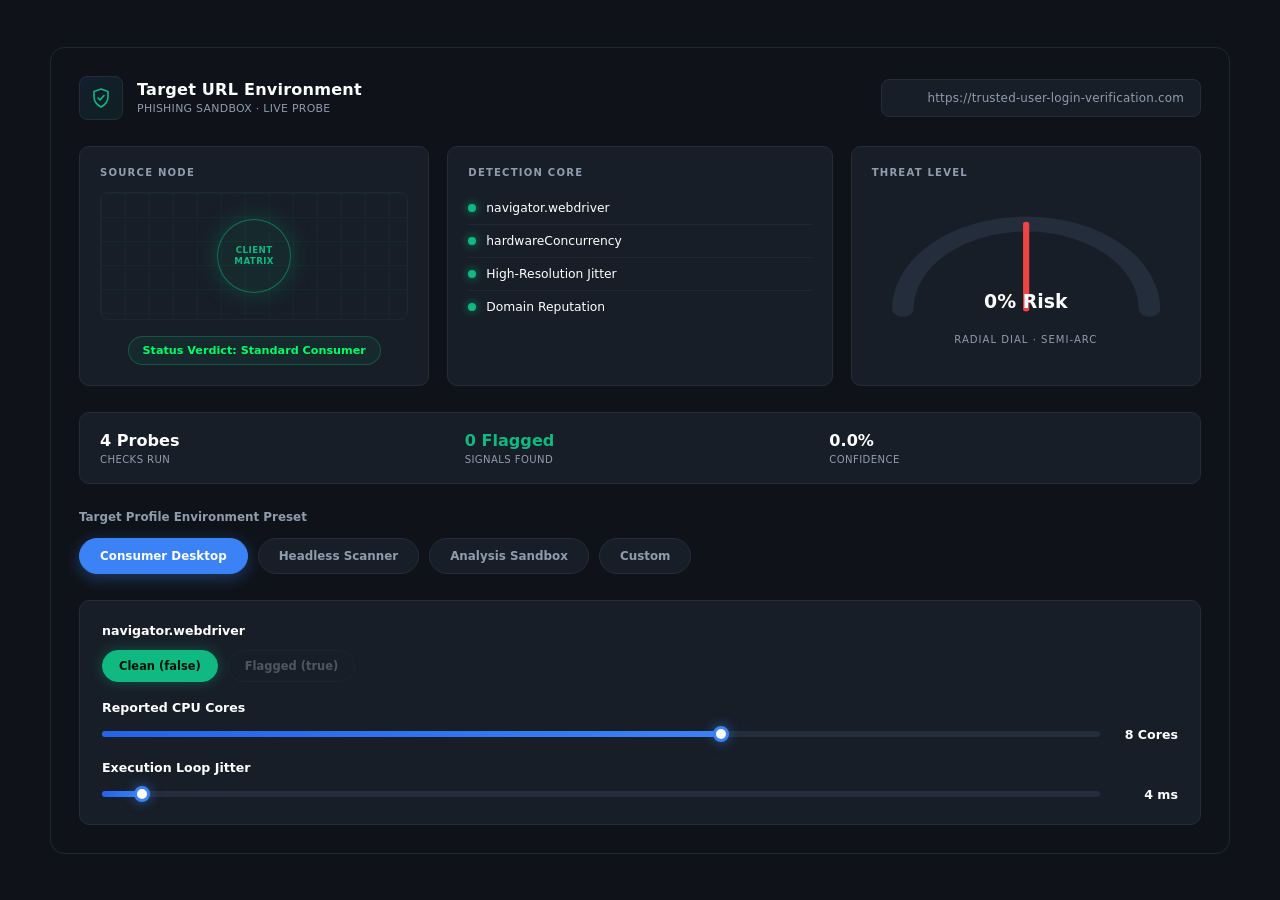
==== dashboard/index.html @ febe83ca "add AI auto-detection with visual brand similarity check" ====
<!DOCTYPE html>
<html lang="en">
<head>
<meta charset="UTF-8" />
<meta name="viewport" content="width=device-width, initial-scale=1.0" />
<title>Target URL Environment Sandbox Dashboard</title>
<style>
  /* ============================================================
     PhishGuard — Target URL Environment Sandbox Dashboard
     Premium dark-mode component. Clean flexbox/grid layout,
     rounded corners, neon status indicators. Embeddable in
     Flask (static) or React (copy markup + CSS).
     ============================================================ */

  :root {
    --bg: #0F1319;
    --panel: #171E28;
    --border: #232D3B;
    --border-soft: #1E2834;
    --text: #FFFFFF;
    --muted: #8F9CAE;
    --neon: #10B981;      /* safe / neon green */
    --neon-bright: #00FF66;
    --danger: #EF4444;    /* flagged risk */
    --blue: #3B82F6;      /* active preset / slider */
    --blue-glass: rgba(59, 130, 246, 0.10);
    --radius: 10px;
    --radius-sm: 8px;
    font-size: 14px;
  }

  * { box-sizing: border-box; margin: 0; padding: 0; }

  body {
    background: var(--bg);
    color: var(--text);
    font-family: 'Inter', system-ui, -apple-system, 'Segoe UI', Roboto, sans-serif;
    min-height: 100vh;
    display: flex;
    align-items: center;
    justify-content: center;
    padding: 24px;
  }

  .pg-dash {
    width: 100%;
    max-width: 1180px;
    background: var(--bg);
    border: 1px solid var(--border-soft);
    border-radius: 14px;
    padding: 28px;
    -webkit-font-smoothing: antialiased;
  }

  /* ---------- 1. Header Row ---------- */
  .pg-header {
    display: flex;
    align-items: center;
    justify-content: space-between;
    gap: 20px;
    flex-wrap: wrap;
    margin-bottom: 26px;
  }

  .pg-header-brand {
    display: flex;
    align-items: center;
    gap: 14px;
  }

  .pg-shield {
    width: 44px;
    height: 44px;
    border-radius: var(--radius-sm);
    background: linear-gradient(135deg, var(--blue-glass), rgba(16,185,129,.08));
    border: 1px solid var(--border);
    display: grid;
    place-items: center;
    color: var(--neon);
    flex-shrink: 0;
  }

  .pg-shield svg { width: 24px; height: 24px; }

  .pg-title {
    font-size: 1.15rem;
    font-weight: 700;
    letter-spacing: 0.2px;
    color: var(--text);
  }

  .pg-subtitle {
    font-size: 0.78rem;
    color: var(--muted);
    margin-top: 3px;
    letter-spacing: 0.3px;
    text-transform: uppercase;
  }

  .pg-url-field {
    font-family: inherit;
    font-size: 0.85rem;
    color: var(--muted);
    background: var(--panel);
    border: 1px solid var(--border);
    border-radius: var(--radius-sm);
    padding: 11px 16px;
    min-width: 320px;
    letter-spacing: 0.2px;
    outline: none;
    text-align: right;
  }
  .pg-url-field::placeholder { color: var(--muted); opacity: 0.9; }

  /* ---------- 2. Metrics Core Panel ---------- */
  .pg-core {
    display: grid;
    grid-template-columns: 1fr 1.1fr 1fr;
    gap: 18px;
  }

  .pg-box {
    background: var(--panel);
    border: 1px solid var(--border);
    border-radius: var(--radius);
    padding: 20px;
    min-height: 200px;
  }

  .pg-box-label {
    font-size: 0.72rem;
    font-weight: 600;
    letter-spacing: 1.2px;
    color: var(--muted);
    text-transform: uppercase;
    margin-bottom: 14px;
  }

  /* --- Box 1: Source Node (glow grid + Client Matrix) --- */
  .pg-matrix {
    position: relative;
    height: 128px;
    border-radius: var(--radius-sm);
    overflow: hidden;
    background-image:
      linear-gradient(rgba(16,185,129,.05) 1px, transparent 1px),
      linear-gradient(90deg, rgba(16,185,129,.05) 1px, transparent 1px);
    background-size: 24px 24px;
    border: 1px solid var(--border-soft);
    display: grid;
    place-items: center;
  }

  .pg-matrix-circle {
    width: 74px;
    height: 74px;
    border-radius: 50%;
    background: rgba(16,185,129,.08);
    border: 1px solid rgba(16,185,129,.5);
    display: grid;
    place-items: center;
    text-align: center;
    box-shadow: 0 0 24px rgba(16,185,129,.25);
  }
  .pg-matrix-circle span {
    font-size: 0.62rem;
    font-weight: 600;
    color: var(--neon);
    letter-spacing: 0.4px;
    line-height: 1.2;
  }

  .pg-status-badge {
    display: inline-block;
    margin-top: 16px;
    font-size: 0.8rem;
    font-weight: 600;
    color: var(--neon-bright);
    background: rgba(16,185,129,.08);
    border: 1px solid rgba(16,185,129,.3);
    padding: 7px 14px;
    border-radius: 999px;
  }

  /* --- Box 2: Detection Core probes --- */
  .pg-probes { list-style: none; }
  .pg-probes li {
    display: flex;
    align-items: center;
    gap: 10px;
    font-size: 0.88rem;
    color: var(--text);
    padding: 9px 0;
    border-bottom: 1px solid var(--border-soft);
    font-variant-numeric: tabular-nums;
  }
  .pg-probes li:last-child { border-bottom: none; }
  .pg-dot {
    width: 8px;
    height: 8px;
    border-radius: 50%;
    background: var(--neon);
    box-shadow: 0 0 8px rgba(16,185,129,.8);
    flex-shrink: 0;
  }

  /* --- Box 3: Threat Level (radial semi-arc gauge) --- */
  .pg-gauge-wrap { position: relative; height: 128px; }

  .pg-gauge svg { display: block; width: 100%; height: 128px; }

  .pg-gauge-center {
    position: absolute;
    left: 0;
    right: 0;
    bottom: 8px;
    text-align: center;
  }
  .pg-gauge-pct {
    font-size: 1.35rem;
    font-weight: 800;
    color: var(--text);
  }

  .pg-gauge-under {
    text-align: center;
    margin-top: 14px;
    font-size: 0.72rem;
    color: var(--muted);
    text-transform: uppercase;
    letter-spacing: 1px;
  }

  /* ---------- 3. Statistics Summary Row ---------- */
  .pg-stats {
    display: flex;
    justify-content: space-between;
    align-items: center;
    gap: 14px;
    margin: 26px 0;
    padding: 18px 20px;
    background: var(--panel);
    border: 1px solid var(--border);
    border-radius: var(--radius);
    flex-wrap: wrap;
  }
  .pg-stat { flex: 1; min-width: 120px; }
  .pg-stat-value {
    font-size: 1.15rem;
    font-weight: 700;
    color: var(--text);
  }
  .pg-stat-value.green { color: var(--neon); }
  .pg-stat-label {
    font-size: 0.72rem;
    color: var(--muted);
    margin-top: 4px;
    letter-spacing: 0.4px;
    text-transform: uppercase;
  }

  /* ---------- 4. Environment Profile Presets ---------- */
  .pg-presets { margin-bottom: 26px; }
  .pg-presets-title {
    font-size: 0.85rem;
    font-weight: 600;
    color: var(--muted);
    margin-bottom: 14px;
  }
  .pg-pills {
    display: flex;
    gap: 10px;
    flex-wrap: wrap;
  }
  .pg-pill {
    font-family: inherit;
    font-size: 0.85rem;
    font-weight: 600;
    color: var(--muted);
    background: var(--panel);
    border: 1px solid var(--border);
    border-radius: 999px;
    padding: 10px 20px;
    cursor: pointer;
    transition: all .18s ease;
  }
  .pg-pill:hover { border-color: var(--blue); color: var(--text); }
  .pg-pill.active {
    background: var(--blue);
    border-color: var(--blue);
    color: #FFFFFF;
    box-shadow: 0 4px 16px rgba(59,130,246,.35);
  }

  /* ---------- 5. Detailed Technical Probe Controls ---------- */
  .pg-tech {
    display: flex;
    flex-direction: column;
    gap: 18px;
    background: var(--panel);
    border: 1px solid var(--border);
    border-radius: var(--radius);
    padding: 22px;
  }
  .pg-tech-item { display: flex; flex-direction: column; gap: 12px; }
  .pg-tech-title { font-size: 0.9rem; font-weight: 600; color: var(--text); }

  .pg-toggle-row { display: flex; gap: 10px; }
  .pg-toggle {
    font-family: inherit;
    font-size: 0.82rem;
    font-weight: 600;
    padding: 8px 16px;
    border-radius: 999px;
    border: 1px solid var(--border);
    background: transparent;
    color: var(--muted);
    cursor: default;
  }
  .pg-toggle.on {
    background: var(--neon);
    border-color: var(--neon);
    color: #03130A;
    box-shadow: 0 0 14px rgba(16,185,129,.35);
  }
  .pg-toggle.off { opacity: 0.45; }

  /* Sliders */
  .pg-slider-row {
    display: flex;
    align-items: center;
    gap: 16px;
  }
  .pg-slider {
    position: relative;
    flex: 1;
    height: 6px;
    background: var(--border);
    border-radius: 999px;
  }
  .pg-slider-fill {
    position: absolute;
    left: 0;
    top: 0;
    bottom: 0;
    width: var(--fill, 65%);
    background: linear-gradient(90deg, #2563EB, var(--blue));
    border-radius: 999px;
  }
  .pg-slider-thumb {
    position: absolute;
    top: 50%;
    left: var(--fill, 65%);
    width: 16px;
    height: 16px;
    transform: translate(-50%, -50%);
    border-radius: 50%;
    background: #FFFFFF;
    border: 3px solid var(--blue);
    box-shadow: 0 0 12px rgba(59,130,246,.6);
  }
  .pg-slider-value {
    font-size: 0.9rem;
    font-weight: 700;
    color: var(--text);
    min-width: 62px;
    text-align: right;
    font-variant-numeric: tabular-nums;
  }

  /* responsive */
  @media (max-width: 900px) {
    .pg-core { grid-template-columns: 1fr; }
    .pg-header { flex-direction: column; align-items: flex-start; }
    .pg-url-field { width: 100%; min-width: 0; text-align: left; }
    .pg-stats { flex-direction: column; align-items: flex-start; }
    .pg-stat { width: 100%; }
  }
</style>
</head>
<body>
  <div class="pg-dash" id="pgDashboard">

    <!-- 1. Header Row -->
    <header class="pg-header">
      <div class="pg-header-brand">
        <div class="pg-shield" aria-hidden="true">
          <!-- shield icon -->
          <svg viewBox="0 0 24 24" fill="none" stroke="currentColor" stroke-width="1.6">
            <path d="M12 3l7 2.5v5.2c0 4.6-3 8.2-7 10.3-4-2.1-7-5.7-7-10.3V5.5L12 3z"/>
            <path d="M9 12l2 2 4-4.5" stroke-linecap="round" stroke-linejoin="round"/>
          </svg>
        </div>
        <div>
          <div class="pg-title">Target URL Environment</div>
          <div class="pg-subtitle">Phishing Sandbox · Live Probe</div>
        </div>
      </div>
      <input
        class="pg-url-field"
        type="text"
        readonly
        value="https://trusted-user-login-verification.com"
        spellcheck="false" />
    </header>

    <!-- 2. Metrics Core Panel -->
    <section class="pg-core">

      <!-- Box 1: Source Node -->
      <div class="pg-box">
        <div class="pg-box-label">Source Node</div>
        <div class="pg-matrix">
          <div class="pg-matrix-circle"><span>CLIENT<br/>MATRIX</span></div>
        </div>
        <div style="text-align:center;">
          <span class="pg-status-badge">Status Verdict: Standard Consumer</span>
        </div>
      </div>

      <!-- Box 2: Detection Core -->
      <div class="pg-box">
        <div class="pg-box-label">Detection Core</div>
        <ul class="pg-probes">
          <li><span class="pg-dot"></span>navigator.webdriver</li>
          <li><span class="pg-dot"></span>hardwareConcurrency</li>
          <li><span class="pg-dot"></span>High-Resolution Jitter</li>
          <li><span class="pg-dot"></span>Domain Reputation</li>
        </ul>
      </div>

      <!-- Box 3: Threat Level (radial semi-arc gauge) -->
      <div class="pg-box">
        <div class="pg-box-label">Threat Level</div>
        <div class="pg-gauge-wrap">
          <div class="pg-gauge">
            <svg viewBox="0 0 200 120" preserveAspectRatio="none">
              <!-- track arc -->
              <path d="M 20 110 A 80 80 0 0 1 180 110"
                    fill="none" stroke="#232D3B" stroke-width="14" stroke-linecap="round"/>
              <!-- value arc: 0% risk -> tiny green arc going up-left to the 0 mark -->
              <path id="pgArc" d="M 20 110 A 80 80 0 0 1 100 110"
                    fill="none" stroke="#10B981" stroke-width="14" stroke-linecap="round"
                    stroke-dasharray="251 251" stroke-dashoffset="251"/>
              <!-- pointer resting at bottom-left (0%) -->
              <line id="pgNeedle" x1="20" y1="110" x2="26" y2="80"
                    stroke="#EF4444" stroke-width="4" stroke-linecap="round"/>
            </svg>
          </div>
          <div class="pg-gauge-center pg-gauge-pct" id="pgGaugePct">0% Risk</div>
        </div>
        <div class="pg-gauge-under">Radial Dial · Semi-Arc</div>
      </div>
    </section>

    <!-- 3. Statistics Summary Row -->
    <section class="pg-stats">
      <div class="pg-stat">
        <div class="pg-stat-value" id="pgChecks">4 Probes</div>
        <div class="pg-stat-label">Checks Run</div>
      </div>
      <div class="pg-stat">
        <div class="pg-stat-value green" id="pgSignals">0 Flagged</div>
        <div class="pg-stat-label">Signals Found</div>
      </div>
      <div class="pg-stat">
        <div class="pg-stat-value" id="pgConfidence">0.0%</div>
        <div class="pg-stat-label">Confidence</div>
      </div>
    </section>

    <!-- 4. Environment Profile Presets -->
    <section class="pg-presets">
      <div class="pg-presets-title">Target Profile Environment Preset</div>
      <div class="pg-pills" id="pgPills">
        <button class="pg-pill active" data-preset="consumer">Consumer Desktop</button>
        <button class="pg-pill" data-preset="headless">Headless Scanner</button>
        <button class="pg-pill" data-preset="sandbox">Analysis Sandbox</button>
        <button class="pg-pill" data-preset="custom">Custom</button>
      </div>
    </section>

    <!-- 5. Detailed Technical Probe Controls -->
    <section class="pg-tech">
      <div class="pg-tech-item">
        <div class="pg-tech-title">navigator.webdriver</div>
        <div class="pg-toggle-row">
          <span class="pg-toggle on" id="tgClean">Clean (false)</span>
          <span class="pg-toggle off" id="tgFlagged">Flagged (true)</span>
        </div>
      </div>

      <div class="pg-tech-item">
        <div class="pg-tech-title">Reported CPU Cores</div>
        <div class="pg-slider-row">
          <div class="pg-slider">
            <div class="pg-slider-fill" style="--fill: 62%;"></div>
            <div class="pg-slider-thumb" style="--fill: 62%;"></div>
          </div>
          <div class="pg-slider-value" id="coresVal">8 Cores</div>
        </div>
      </div>

      <div class="pg-tech-item">
        <div class="pg-tech-title">Execution Loop Jitter</div>
        <div class="pg-slider-row">
          <div class="pg-slider">
            <div class="pg-slider-fill" style="--fill: 4%;"></div>
            <div class="pg-slider-thumb" style="--fill: 4%;"></div>
          </div>
          <div class="pg-slider-value" id="jitterVal">4 ms</div>
        </div>
      </div>
    </section>
  </div>

  <script>
    // ============================================================
    // PhishGuard — Dashboard controller (optional interactivity)
    // Exposes PG_DASH for integration with Flask/React.
    // ============================================================
    (function () {
      "use strict";

      var presets = {
        consumer: { checks: 4, signals: 0, conf: 0.0, cores: 8, jitter: 4, needle: 0 },
        headless: { checks: 4, signals: 3, conf: 0.64, cores: 16, jitter: 9, needle: 52 },
        sandbox:  { checks: 4, signals: 4, conf: 0.90, cores: 8,  jitter: 14, needle: 86 },
        custom:   { checks: 4, signals: 0, conf: 0.0, cores: 8,  jitter: 4, needle: 0 }
      };

      var activePreset = "consumer";

      function setStats(signals, conf, checks) {
        var sign = document.getElementById("pgSignals");
        var cnf = document.getElementById("pgConfidence");
        var chk = document.getElementById("pgChecks");
        if (sign) {
          sign.textContent = signals + " Flagged";
          sign.style.color = signals > 0 ? "#EF4444" : "#10B981";
        }
        if (cnf) cnf.textContent = (conf * 100).toFixed(1) + "%";
        if (chk) chk.textContent = checks + " Probes";

        var pct = document.getElementById("pgGaugePct");
        if (pct) pct.textContent = Math.round(conf * 100) + "% Risk";
      }

      function setNeedle(pct) {
        // pct = 0..100 ; map to arc angle from bottom-left (0%) to bottom-right (100%)
        // 0% -> left endpoint (20,110), 100% -> right endpoint (180,110).
        var angle = -90 + (pct / 100) * 180; // degrees, CCW from up
        var r = 80, cx = 100, cy = 110;
        var a = angle * Math.PI / 180;
        var x2 = cx + r * Math.cos(a);
        var y2 = cy + r * Math.sin(a);
        var needle = document.getElementById("pgNeedle");
        if (needle) {
          needle.setAttribute("x1", cx);
          needle.setAttribute("y1", cy);
          needle.setAttribute("x2", x2.toFixed(2));
          needle.setAttribute("y2", y2.toFixed(2));
        }
      }

      function applyPreset(name) {
        var p = presets[name] || presets.consumer;
        setStats(p.signals, p.conf, p.checks);
        setNeedle(p.needle);

        var cores = document.getElementById("coresVal");
        if (cores) cores.textContent = p.cores + " Cores";
        var jitter = document.getElementById("jitterVal");
        if (jitter) jitter.textContent = p.jitter + " ms";

        document.querySelectorAll(".pg-pill").forEach(function (b) {
          b.classList.toggle("active", b.getAttribute("data-preset") === name);
        });
      }

      var pillBag = document.getElementById("pgPills");
      if (pillBag) {
        pillBag.addEventListener("click", function (e) {
          var btn = e.target.closest(".pg-pill");
          if (!btn) return;
          applyPreset(btn.getAttribute("data-preset"));
        });
      }

      // initial render
      applyPreset(activePreset);

      // Public API for external frameworks
      window.PG_DASH = {
        applyPreset: applyPreset,
        setStats: setStats,
        setNeedle: setNeedle
      };
    })();
  </script>
</body>
</html>
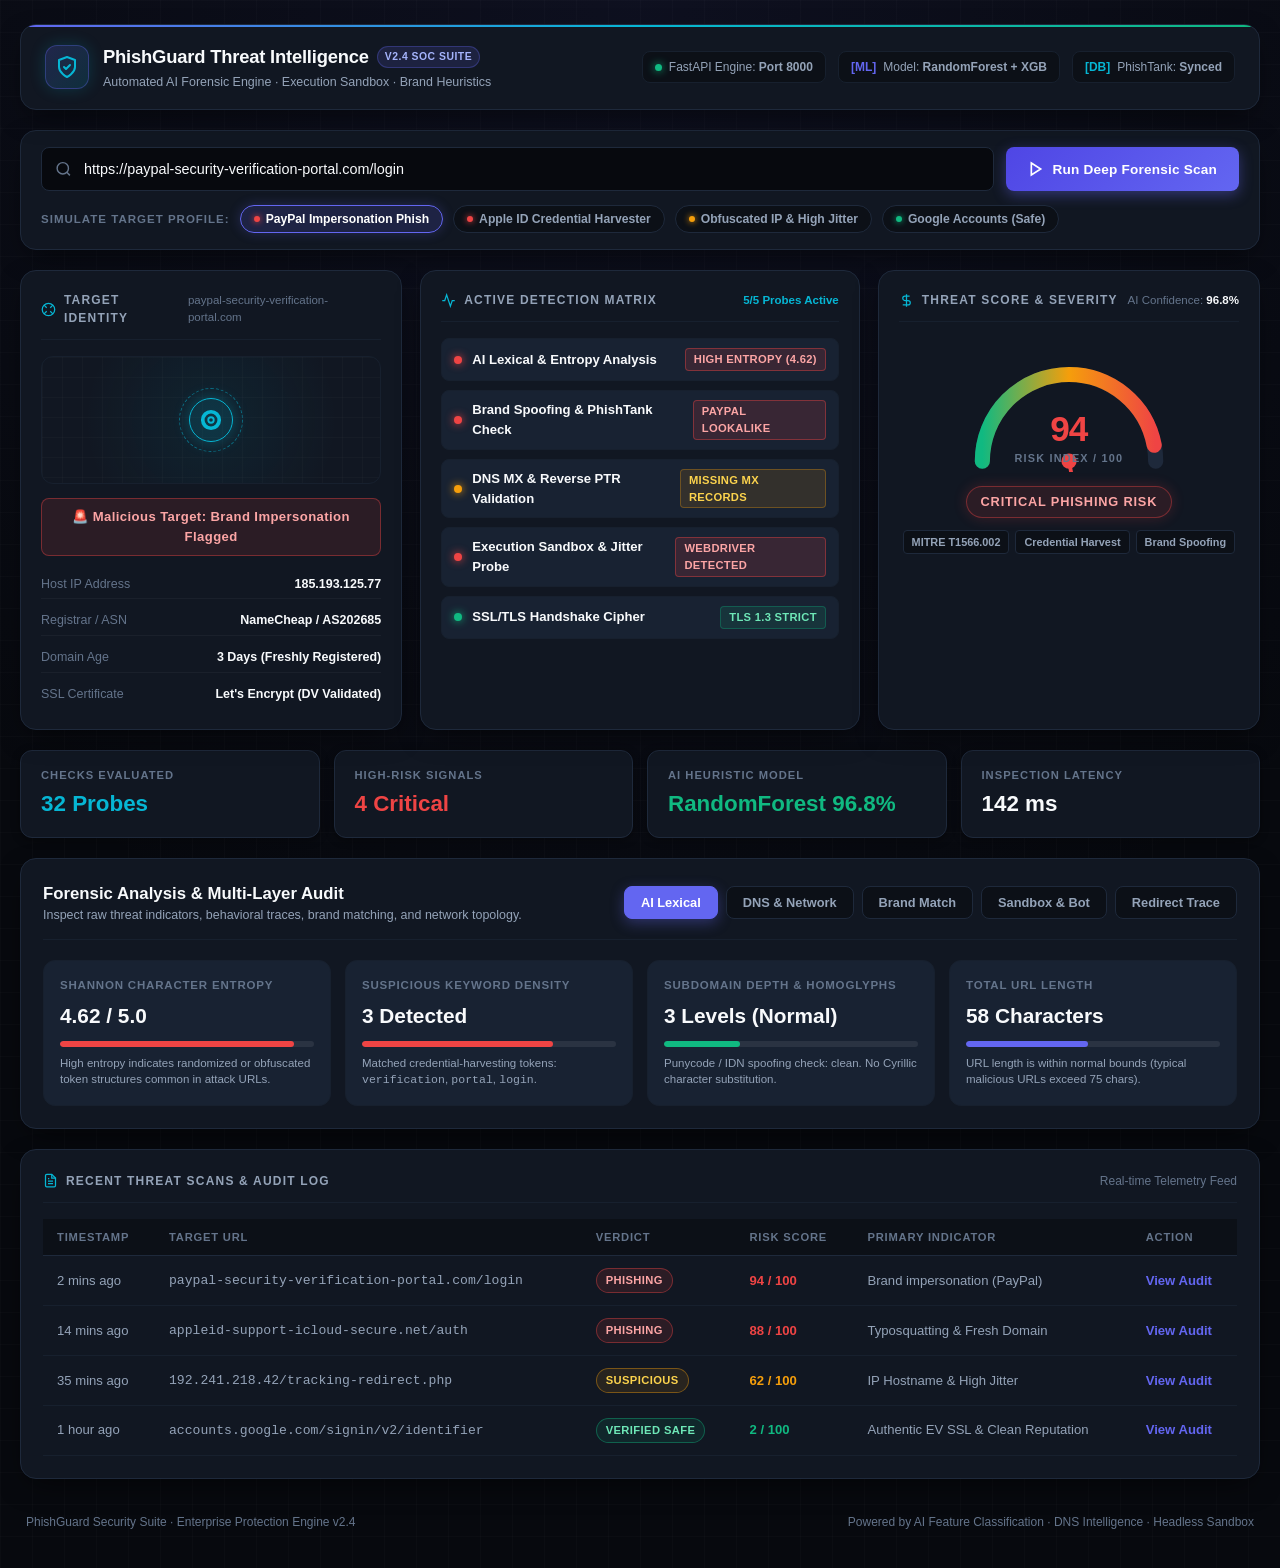
==== commit 8eaf3d23: "Update project" ====
--- a/dashboard/index.html
+++ b/dashboard/index.html
@@ -1,600 +1,2037 @@
 <!DOCTYPE html>
 <html lang="en">
 <head>
-<meta charset="UTF-8" />
-<meta name="viewport" content="width=device-width, initial-scale=1.0" />
-<title>Target URL Environment Sandbox Dashboard</title>
-<style>
-  /* ============================================================
-     PhishGuard — Target URL Environment Sandbox Dashboard
-     Premium dark-mode component. Clean flexbox/grid layout,
-     rounded corners, neon status indicators. Embeddable in
-     Flask (static) or React (copy markup + CSS).
-     ============================================================ */
-
-  :root {
-    --bg: #0F1319;
-    --panel: #171E28;
-    --border: #232D3B;
-    --border-soft: #1E2834;
-    --text: #FFFFFF;
-    --muted: #8F9CAE;
-    --neon: #10B981;      /* safe / neon green */
-    --neon-bright: #00FF66;
-    --danger: #EF4444;    /* flagged risk */
-    --blue: #3B82F6;      /* active preset / slider */
-    --blue-glass: rgba(59, 130, 246, 0.10);
-    --radius: 10px;
-    --radius-sm: 8px;
-    font-size: 14px;
-  }
-
-  * { box-sizing: border-box; margin: 0; padding: 0; }
-
-  body {
-    background: var(--bg);
-    color: var(--text);
-    font-family: 'Inter', system-ui, -apple-system, 'Segoe UI', Roboto, sans-serif;
-    min-height: 100vh;
-    display: flex;
-    align-items: center;
-    justify-content: center;
-    padding: 24px;
-  }
-
-  .pg-dash {
-    width: 100%;
-    max-width: 1180px;
-    background: var(--bg);
-    border: 1px solid var(--border-soft);
-    border-radius: 14px;
-    padding: 28px;
-    -webkit-font-smoothing: antialiased;
-  }
-
-  /* ---------- 1. Header Row ---------- */
-  .pg-header {
-    display: flex;
-    align-items: center;
-    justify-content: space-between;
-    gap: 20px;
-    flex-wrap: wrap;
-    margin-bottom: 26px;
-  }
-
-  .pg-header-brand {
-    display: flex;
-    align-items: center;
-    gap: 14px;
-  }
-
-  .pg-shield {
-    width: 44px;
-    height: 44px;
-    border-radius: var(--radius-sm);
-    background: linear-gradient(135deg, var(--blue-glass), rgba(16,185,129,.08));
-    border: 1px solid var(--border);
-    display: grid;
-    place-items: center;
-    color: var(--neon);
-    flex-shrink: 0;
-  }
-
-  .pg-shield svg { width: 24px; height: 24px; }
-
-  .pg-title {
-    font-size: 1.15rem;
-    font-weight: 700;
-    letter-spacing: 0.2px;
-    color: var(--text);
-  }
-
-  .pg-subtitle {
-    font-size: 0.78rem;
-    color: var(--muted);
-    margin-top: 3px;
-    letter-spacing: 0.3px;
-    text-transform: uppercase;
-  }
-
-  .pg-url-field {
-    font-family: inherit;
-    font-size: 0.85rem;
-    color: var(--muted);
-    background: var(--panel);
-    border: 1px solid var(--border);
-    border-radius: var(--radius-sm);
-    padding: 11px 16px;
-    min-width: 320px;
-    letter-spacing: 0.2px;
-    outline: none;
-    text-align: right;
-  }
-  .pg-url-field::placeholder { color: var(--muted); opacity: 0.9; }
-
-  /* ---------- 2. Metrics Core Panel ---------- */
-  .pg-core {
-    display: grid;
-    grid-template-columns: 1fr 1.1fr 1fr;
-    gap: 18px;
-  }
-
-  .pg-box {
-    background: var(--panel);
-    border: 1px solid var(--border);
-    border-radius: var(--radius);
-    padding: 20px;
-    min-height: 200px;
-  }
-
-  .pg-box-label {
-    font-size: 0.72rem;
-    font-weight: 600;
-    letter-spacing: 1.2px;
-    color: var(--muted);
-    text-transform: uppercase;
-    margin-bottom: 14px;
-  }
-
-  /* --- Box 1: Source Node (glow grid + Client Matrix) --- */
-  .pg-matrix {
-    position: relative;
-    height: 128px;
-    border-radius: var(--radius-sm);
-    overflow: hidden;
-    background-image:
-      linear-gradient(rgba(16,185,129,.05) 1px, transparent 1px),
-      linear-gradient(90deg, rgba(16,185,129,.05) 1px, transparent 1px);
-    background-size: 24px 24px;
-    border: 1px solid var(--border-soft);
-    display: grid;
-    place-items: center;
-  }
-
-  .pg-matrix-circle {
-    width: 74px;
-    height: 74px;
-    border-radius: 50%;
-    background: rgba(16,185,129,.08);
-    border: 1px solid rgba(16,185,129,.5);
-    display: grid;
-    place-items: center;
-    text-align: center;
-    box-shadow: 0 0 24px rgba(16,185,129,.25);
-  }
-  .pg-matrix-circle span {
-    font-size: 0.62rem;
-    font-weight: 600;
-    color: var(--neon);
-    letter-spacing: 0.4px;
-    line-height: 1.2;
-  }
-
-  .pg-status-badge {
-    display: inline-block;
-    margin-top: 16px;
-    font-size: 0.8rem;
-    font-weight: 600;
-    color: var(--neon-bright);
-    background: rgba(16,185,129,.08);
-    border: 1px solid rgba(16,185,129,.3);
-    padding: 7px 14px;
-    border-radius: 999px;
-  }
-
-  /* --- Box 2: Detection Core probes --- */
-  .pg-probes { list-style: none; }
-  .pg-probes li {
-    display: flex;
-    align-items: center;
-    gap: 10px;
-    font-size: 0.88rem;
-    color: var(--text);
-    padding: 9px 0;
-    border-bottom: 1px solid var(--border-soft);
-    font-variant-numeric: tabular-nums;
-  }
-  .pg-probes li:last-child { border-bottom: none; }
-  .pg-dot {
-    width: 8px;
-    height: 8px;
-    border-radius: 50%;
-    background: var(--neon);
-    box-shadow: 0 0 8px rgba(16,185,129,.8);
-    flex-shrink: 0;
-  }
-
-  /* --- Box 3: Threat Level (radial semi-arc gauge) --- */
-  .pg-gauge-wrap { position: relative; height: 128px; }
-
-  .pg-gauge svg { display: block; width: 100%; height: 128px; }
-
-  .pg-gauge-center {
-    position: absolute;
-    left: 0;
-    right: 0;
-    bottom: 8px;
-    text-align: center;
-  }
-  .pg-gauge-pct {
-    font-size: 1.35rem;
-    font-weight: 800;
-    color: var(--text);
-  }
-
-  .pg-gauge-under {
-    text-align: center;
-    margin-top: 14px;
-    font-size: 0.72rem;
-    color: var(--muted);
-    text-transform: uppercase;
-    letter-spacing: 1px;
-  }
-
-  /* ---------- 3. Statistics Summary Row ---------- */
-  .pg-stats {
-    display: flex;
-    justify-content: space-between;
-    align-items: center;
-    gap: 14px;
-    margin: 26px 0;
-    padding: 18px 20px;
-    background: var(--panel);
-    border: 1px solid var(--border);
-    border-radius: var(--radius);
-    flex-wrap: wrap;
-  }
-  .pg-stat { flex: 1; min-width: 120px; }
-  .pg-stat-value {
-    font-size: 1.15rem;
-    font-weight: 700;
-    color: var(--text);
-  }
-  .pg-stat-value.green { color: var(--neon); }
-  .pg-stat-label {
-    font-size: 0.72rem;
-    color: var(--muted);
-    margin-top: 4px;
-    letter-spacing: 0.4px;
-    text-transform: uppercase;
-  }
-
-  /* ---------- 4. Environment Profile Presets ---------- */
-  .pg-presets { margin-bottom: 26px; }
-  .pg-presets-title {
-    font-size: 0.85rem;
-    font-weight: 600;
-    color: var(--muted);
-    margin-bottom: 14px;
-  }
-  .pg-pills {
-    display: flex;
-    gap: 10px;
-    flex-wrap: wrap;
-  }
-  .pg-pill {
-    font-family: inherit;
-    font-size: 0.85rem;
-    font-weight: 600;
-    color: var(--muted);
-    background: var(--panel);
-    border: 1px solid var(--border);
-    border-radius: 999px;
-    padding: 10px 20px;
-    cursor: pointer;
-    transition: all .18s ease;
-  }
-  .pg-pill:hover { border-color: var(--blue); color: var(--text); }
-  .pg-pill.active {
-    background: var(--blue);
-    border-color: var(--blue);
-    color: #FFFFFF;
-    box-shadow: 0 4px 16px rgba(59,130,246,.35);
-  }
-
-  /* ---------- 5. Detailed Technical Probe Controls ---------- */
-  .pg-tech {
-    display: flex;
-    flex-direction: column;
-    gap: 18px;
-    background: var(--panel);
-    border: 1px solid var(--border);
-    border-radius: var(--radius);
-    padding: 22px;
-  }
-  .pg-tech-item { display: flex; flex-direction: column; gap: 12px; }
-  .pg-tech-title { font-size: 0.9rem; font-weight: 600; color: var(--text); }
-
-  .pg-toggle-row { display: flex; gap: 10px; }
-  .pg-toggle {
-    font-family: inherit;
-    font-size: 0.82rem;
-    font-weight: 600;
-    padding: 8px 16px;
-    border-radius: 999px;
-    border: 1px solid var(--border);
-    background: transparent;
-    color: var(--muted);
-    cursor: default;
-  }
-  .pg-toggle.on {
-    background: var(--neon);
-    border-color: var(--neon);
-    color: #03130A;
-    box-shadow: 0 0 14px rgba(16,185,129,.35);
-  }
-  .pg-toggle.off { opacity: 0.45; }
-
-  /* Sliders */
-  .pg-slider-row {
-    display: flex;
-    align-items: center;
-    gap: 16px;
-  }
-  .pg-slider {
-    position: relative;
-    flex: 1;
-    height: 6px;
-    background: var(--border);
-    border-radius: 999px;
-  }
-  .pg-slider-fill {
-    position: absolute;
-    left: 0;
-    top: 0;
-    bottom: 0;
-    width: var(--fill, 65%);
-    background: linear-gradient(90deg, #2563EB, var(--blue));
-    border-radius: 999px;
-  }
-  .pg-slider-thumb {
-    position: absolute;
-    top: 50%;
-    left: var(--fill, 65%);
-    width: 16px;
-    height: 16px;
-    transform: translate(-50%, -50%);
-    border-radius: 50%;
-    background: #FFFFFF;
-    border: 3px solid var(--blue);
-    box-shadow: 0 0 12px rgba(59,130,246,.6);
-  }
-  .pg-slider-value {
-    font-size: 0.9rem;
-    font-weight: 700;
-    color: var(--text);
-    min-width: 62px;
-    text-align: right;
-    font-variant-numeric: tabular-nums;
-  }
-
-  /* responsive */
-  @media (max-width: 900px) {
-    .pg-core { grid-template-columns: 1fr; }
-    .pg-header { flex-direction: column; align-items: flex-start; }
-    .pg-url-field { width: 100%; min-width: 0; text-align: left; }
-    .pg-stats { flex-direction: column; align-items: flex-start; }
-    .pg-stat { width: 100%; }
-  }
-</style>
+  <meta charset="UTF-8" />
+  <meta name="viewport" content="width=device-width, initial-scale=1.0" />
+  <title>PhishGuard — Threat Intelligence & Sandbox Dashboard</title>
+  <style>
+    /* ============================================================
+       PhishGuard — Enterprise Threat Intelligence & Sandbox Dashboard
+       Design System: Obsidian Cyber HUD
+       Modern cybersecurity SOC aesthetic with high contrast dark mode,
+       glassmorphic card surfaces, luminous telemetry accents, and
+       responsive grid layouts.
+       ============================================================ */
+
+    :root {
+      --bg: #07090E;
+      --bg-alt: #0C1017;
+      --panel: #111722;
+      --panel-hover: #161F2E;
+      --panel-raised: #182232;
+      --border: #1E293B;
+      --border-subtle: #17202E;
+      --border-glow: rgba(99, 102, 241, 0.25);
+      
+      --text: #F8FAFC;
+      --text-muted: #94A3B8;
+      --text-sub: #64748B;
+      
+      --emerald: #10B981;
+      --emerald-glow: rgba(16, 185, 129, 0.25);
+      --emerald-subtle: rgba(16, 185, 129, 0.1);
+      
+      --crimson: #EF4444;
+      --crimson-glow: rgba(239, 68, 68, 0.3);
+      --crimson-subtle: rgba(239, 68, 68, 0.12);
+      
+      --amber: #F59E0B;
+      --amber-glow: rgba(245, 158, 11, 0.25);
+      --amber-subtle: rgba(245, 158, 11, 0.1);
+      
+      --cyan: #06B6D4;
+      --cyan-glow: rgba(6, 182, 212, 0.25);
+      --indigo: #6366F1;
+      --indigo-glow: rgba(99, 102, 241, 0.25);
+      --blue: #3B82F6;
+
+      --radius-sm: 8px;
+      --radius: 12px;
+      --radius-lg: 16px;
+      --shadow-sm: 0 2px 8px rgba(0, 0, 0, 0.4);
+      --shadow: 0 10px 30px -10px rgba(0, 0, 0, 0.7);
+      --shadow-glow: 0 0 25px rgba(99, 102, 241, 0.15);
+    }
+
+    * {
+      box-sizing: border-box;
+      margin: 0;
+      padding: 0;
+    }
+
+    body {
+      background-color: var(--bg);
+      background-image: 
+        radial-gradient(circle at 50% 0%, rgba(99, 102, 241, 0.08) 0%, transparent 60%),
+        linear-gradient(rgba(255, 255, 255, 0.015) 1px, transparent 1px),
+        linear-gradient(90deg, rgba(255, 255, 255, 0.015) 1px, transparent 1px);
+      background-size: 100% 100%, 32px 32px, 32px 32px;
+      color: var(--text);
+      font-family: -apple-system, BlinkMacSystemFont, 'Inter', 'Segoe UI', Roboto, sans-serif;
+      font-size: 13px;
+      line-height: 1.5;
+      min-height: 100vh;
+      display: flex;
+      flex-direction: column;
+      align-items: center;
+      padding: 24px 16px;
+      -webkit-font-smoothing: antialiased;
+    }
+
+    /* Container */
+    .soc-wrapper {
+      width: 100%;
+      max-width: 1240px;
+      display: flex;
+      flex-direction: column;
+      gap: 20px;
+    }
+
+    /* Top Command Header */
+    .soc-header {
+      background: var(--panel);
+      border: 1px solid var(--border);
+      border-radius: var(--radius-lg);
+      padding: 18px 24px;
+      display: flex;
+      align-items: center;
+      justify-content: space-between;
+      flex-wrap: wrap;
+      gap: 16px;
+      box-shadow: var(--shadow);
+      position: relative;
+      overflow: hidden;
+    }
+
+    .soc-header::before {
+      content: '';
+      position: absolute;
+      top: 0;
+      left: 0;
+      right: 0;
+      height: 2px;
+      background: linear-gradient(90deg, var(--indigo), var(--cyan), var(--emerald));
+    }
+
+    .soc-brand {
+      display: flex;
+      align-items: center;
+      gap: 14px;
+    }
+
+    .soc-logo {
+      width: 44px;
+      height: 44px;
+      border-radius: var(--radius);
+      background: linear-gradient(135deg, rgba(99, 102, 241, 0.2), rgba(6, 182, 212, 0.15));
+      border: 1px solid rgba(99, 102, 241, 0.35);
+      display: grid;
+      place-items: center;
+      color: var(--cyan);
+      box-shadow: 0 0 16px rgba(6, 182, 212, 0.2);
+    }
+
+    .soc-logo svg {
+      width: 24px;
+      height: 24px;
+    }
+
+    .soc-brand-title {
+      font-size: 1.15rem;
+      font-weight: 800;
+      letter-spacing: -0.2px;
+      color: var(--text);
+      display: flex;
+      align-items: center;
+      gap: 8px;
+    }
+
+    .soc-badge-version {
+      font-size: 0.65rem;
+      font-weight: 700;
+      letter-spacing: 0.5px;
+      text-transform: uppercase;
+      padding: 2px 7px;
+      border-radius: 999px;
+      background: rgba(99, 102, 241, 0.15);
+      color: #A5B4FC;
+      border: 1px solid rgba(99, 102, 241, 0.3);
+    }
+
+    .soc-brand-subtitle {
+      font-size: 0.78rem;
+      color: var(--text-muted);
+      margin-top: 2px;
+    }
+
+    /* Telemetry Pill Group */
+    .soc-telemetry {
+      display: flex;
+      align-items: center;
+      gap: 12px;
+      flex-wrap: wrap;
+    }
+
+    .telemetry-node {
+      display: flex;
+      align-items: center;
+      gap: 7px;
+      padding: 6px 12px;
+      background: var(--bg-alt);
+      border: 1px solid var(--border-subtle);
+      border-radius: var(--radius-sm);
+      font-size: 0.75rem;
+      color: var(--text-muted);
+      font-weight: 500;
+    }
+
+    .telemetry-node .pulse-dot {
+      width: 7px;
+      height: 7px;
+      border-radius: 50%;
+      background: var(--emerald);
+      box-shadow: 0 0 8px var(--emerald);
+      animation: pulse 2s infinite ease-in-out;
+    }
+
+    @keyframes pulse {
+      0%, 100% { opacity: 1; transform: scale(1); }
+      50% { opacity: 0.4; transform: scale(0.85); }
+    }
+
+    /* Control & Search Bar */
+    .soc-target-bar {
+      background: var(--panel);
+      border: 1px solid var(--border);
+      border-radius: var(--radius-lg);
+      padding: 16px 20px;
+      box-shadow: var(--shadow);
+      display: flex;
+      flex-direction: column;
+      gap: 14px;
+    }
+
+    .target-input-row {
+      display: flex;
+      gap: 12px;
+      align-items: center;
+      flex-wrap: wrap;
+    }
+
+    .target-input-wrap {
+      flex: 1;
+      min-width: 280px;
+      position: relative;
+    }
+
+    .target-input-wrap svg {
+      position: absolute;
+      left: 14px;
+      top: 50%;
+      transform: translateY(-50%);
+      width: 17px;
+      height: 17px;
+      color: var(--text-sub);
+    }
+
+    .target-input {
+      width: 100%;
+      height: 44px;
+      padding: 0 16px 0 42px;
+      background: var(--bg);
+      border: 1px solid var(--border);
+      border-radius: var(--radius-sm);
+      color: var(--text);
+      font-family: inherit;
+      font-size: 0.9rem;
+      outline: none;
+      transition: all 0.2s ease;
+    }
+
+    .target-input:focus {
+      border-color: var(--indigo);
+      box-shadow: 0 0 0 3px rgba(99, 102, 241, 0.25);
+    }
+
+    .btn-action {
+      height: 44px;
+      padding: 0 22px;
+      border-radius: var(--radius-sm);
+      border: none;
+      font-family: inherit;
+      font-size: 0.85rem;
+      font-weight: 700;
+      letter-spacing: 0.2px;
+      cursor: pointer;
+      display: inline-flex;
+      align-items: center;
+      gap: 8px;
+      transition: all 0.18s ease;
+      user-select: none;
+      white-space: nowrap;
+    }
+
+    .btn-primary {
+      background: linear-gradient(135deg, #4F46E5, #6366F1);
+      color: #FFFFFF;
+      box-shadow: 0 4px 14px rgba(99, 102, 241, 0.4);
+    }
+
+    .btn-primary:hover {
+      filter: brightness(1.1);
+      transform: translateY(-1px);
+    }
+
+    .btn-primary:active {
+      transform: translateY(0);
+    }
+
+    /* Attack Presets */
+    .presets-row {
+      display: flex;
+      align-items: center;
+      gap: 10px;
+      flex-wrap: wrap;
+    }
+
+    .presets-label {
+      font-size: 0.72rem;
+      font-weight: 700;
+      text-transform: uppercase;
+      letter-spacing: 1px;
+      color: var(--text-sub);
+    }
+
+    .preset-pill {
+      background: var(--bg-alt);
+      border: 1px solid var(--border);
+      color: var(--text-muted);
+      padding: 6px 13px;
+      border-radius: 999px;
+      font-size: 0.76rem;
+      font-weight: 600;
+      cursor: pointer;
+      display: inline-flex;
+      align-items: center;
+      gap: 6px;
+      transition: all 0.15s ease;
+    }
+
+    .preset-pill:hover {
+      border-color: var(--indigo);
+      color: var(--text);
+      background: var(--panel-hover);
+    }
+
+    .preset-pill.active {
+      background: rgba(99, 102, 241, 0.16);
+      border-color: var(--indigo);
+      color: #FFFFFF;
+      box-shadow: 0 0 12px rgba(99, 102, 241, 0.25);
+    }
+
+    .preset-pill .pill-dot {
+      width: 6px;
+      height: 6px;
+      border-radius: 50%;
+    }
+
+    .pill-dot.danger { background: var(--crimson); box-shadow: 0 0 6px var(--crimson); }
+    .pill-dot.warn   { background: var(--amber); box-shadow: 0 0 6px var(--amber); }
+    .pill-dot.safe   { background: var(--emerald); box-shadow: 0 0 6px var(--emerald); }
+
+    /* Core Tri-Panel Layout */
+    .soc-core-grid {
+      display: grid;
+      grid-template-columns: 1fr 1.15fr 1fr;
+      gap: 18px;
+    }
+
+    .soc-card {
+      background: var(--panel);
+      border: 1px solid var(--border);
+      border-radius: var(--radius-lg);
+      padding: 20px;
+      display: flex;
+      flex-direction: column;
+      box-shadow: var(--shadow);
+      position: relative;
+      overflow: hidden;
+    }
+
+    .soc-card-header {
+      display: flex;
+      align-items: center;
+      justify-content: space-between;
+      margin-bottom: 16px;
+      padding-bottom: 12px;
+      border-bottom: 1px solid var(--border-subtle);
+    }
+
+    .soc-card-title {
+      font-size: 0.75rem;
+      font-weight: 700;
+      text-transform: uppercase;
+      letter-spacing: 1.2px;
+      color: var(--text-muted);
+      display: flex;
+      align-items: center;
+      gap: 8px;
+    }
+
+    .soc-card-title svg {
+      width: 15px;
+      height: 15px;
+      color: var(--cyan);
+    }
+
+    /* Card 1: Target Node & Identity */
+    .node-radar-wrap {
+      height: 128px;
+      border-radius: var(--radius);
+      background: radial-gradient(circle at center, rgba(6, 182, 212, 0.08) 0%, transparent 70%),
+                  linear-gradient(rgba(255, 255, 255, 0.02) 1px, transparent 1px),
+                  linear-gradient(90deg, rgba(255, 255, 255, 0.02) 1px, transparent 1px);
+      background-size: 100% 100%, 20px 20px, 20px 20px;
+      border: 1px solid var(--border-subtle);
+      display: flex;
+      flex-direction: column;
+      align-items: center;
+      justify-content: center;
+      position: relative;
+      margin-bottom: 14px;
+    }
+
+    .node-pulse-circle {
+      width: 64px;
+      height: 64px;
+      border-radius: 50%;
+      border: 1px dashed rgba(6, 182, 212, 0.5);
+      display: grid;
+      place-items: center;
+      animation: spinSlow 20s linear infinite;
+    }
+
+    @keyframes spinSlow {
+      to { transform: rotate(360deg); }
+    }
+
+    .node-icon-core {
+      width: 44px;
+      height: 44px;
+      border-radius: 50%;
+      background: rgba(6, 182, 212, 0.12);
+      border: 1px solid var(--cyan);
+      display: grid;
+      place-items: center;
+      color: var(--cyan);
+      box-shadow: 0 0 16px rgba(6, 182, 212, 0.3);
+    }
+
+    .node-verdict-banner {
+      padding: 8px 12px;
+      border-radius: var(--radius-sm);
+      font-size: 0.82rem;
+      font-weight: 700;
+      text-align: center;
+      letter-spacing: 0.4px;
+      margin-bottom: 14px;
+      border: 1px solid;
+    }
+
+    .node-verdict-banner.danger {
+      background: var(--crimson-subtle);
+      border-color: rgba(239, 68, 68, 0.4);
+      color: #FCA5A5;
+    }
+
+    .node-verdict-banner.warn {
+      background: var(--amber-subtle);
+      border-color: rgba(245, 158, 11, 0.4);
+      color: #FCD34D;
+    }
+
+    .node-verdict-banner.safe {
+      background: var(--emerald-subtle);
+      border-color: rgba(16, 185, 129, 0.4);
+      color: #6EE7B7;
+    }
+
+    .node-kv-list {
+      display: flex;
+      flex-direction: column;
+      gap: 7px;
+    }
+
+    .node-kv {
+      display: flex;
+      justify-content: space-between;
+      align-items: center;
+      font-size: 0.78rem;
+      padding: 5px 0;
+      border-bottom: 1px solid rgba(255, 255, 255, 0.04);
+    }
+
+    .node-kv:last-child {
+      border-bottom: none;
+    }
+
+    .node-kv .k {
+      color: var(--text-sub);
+    }
+
+    .node-kv .v {
+      color: var(--text);
+      font-weight: 600;
+      font-variant-numeric: tabular-nums;
+      max-width: 170px;
+      overflow: hidden;
+      text-overflow: ellipsis;
+      white-space: nowrap;
+    }
+
+    /* Card 2: Live Detection Probes */
+    .probes-stream {
+      list-style: none;
+      display: flex;
+      flex-direction: column;
+      gap: 9px;
+      flex: 1;
+    }
+
+    .probe-item {
+      display: flex;
+      align-items: center;
+      justify-content: space-between;
+      padding: 9px 12px;
+      background: var(--panel-raised);
+      border: 1px solid var(--border-subtle);
+      border-radius: var(--radius-sm);
+      transition: all 0.15s ease;
+    }
+
+    .probe-item:hover {
+      border-color: var(--border);
+      background: var(--panel-hover);
+    }
+
+    .probe-meta {
+      display: flex;
+      align-items: center;
+      gap: 10px;
+    }
+
+    .probe-dot {
+      width: 8px;
+      height: 8px;
+      border-radius: 50%;
+      flex-shrink: 0;
+    }
+
+    .probe-dot.clean {
+      background: var(--emerald);
+      box-shadow: 0 0 8px var(--emerald);
+    }
+
+    .probe-dot.flagged {
+      background: var(--crimson);
+      box-shadow: 0 0 8px var(--crimson);
+    }
+
+    .probe-dot.warn {
+      background: var(--amber);
+      box-shadow: 0 0 8px var(--amber);
+    }
+
+    .probe-name {
+      font-size: 0.82rem;
+      font-weight: 600;
+      color: var(--text);
+    }
+
+    .probe-tag {
+      font-size: 0.7rem;
+      font-weight: 700;
+      padding: 2px 8px;
+      border-radius: 4px;
+      letter-spacing: 0.3px;
+      text-transform: uppercase;
+    }
+
+    .probe-tag.clean {
+      background: rgba(16, 185, 129, 0.12);
+      color: #6EE7B7;
+      border: 1px solid rgba(16, 185, 129, 0.3);
+    }
+
+    .probe-tag.flagged {
+      background: rgba(239, 68, 68, 0.15);
+      color: #FCA5A5;
+      border: 1px solid rgba(239, 68, 68, 0.4);
+    }
+
+    .probe-tag.warn {
+      background: rgba(245, 158, 11, 0.12);
+      color: #FCD34D;
+      border: 1px solid rgba(245, 158, 11, 0.3);
+    }
+
+    /* Card 3: Threat Score Gauge */
+    .gauge-container {
+      display: flex;
+      flex-direction: column;
+      align-items: center;
+      justify-content: center;
+      position: relative;
+      margin-top: 4px;
+    }
+
+    .gauge-svg-wrap {
+      width: 220px;
+      height: 130px;
+      position: relative;
+    }
+
+    .gauge-svg {
+      width: 100%;
+      height: 100%;
+      display: block;
+    }
+
+    .gauge-center-readout {
+      position: absolute;
+      left: 0;
+      right: 0;
+      bottom: 6px;
+      display: flex;
+      flex-direction: column;
+      align-items: center;
+      justify-content: center;
+    }
+
+    .gauge-score-value {
+      font-size: 2.2rem;
+      font-weight: 900;
+      letter-spacing: -1px;
+      line-height: 1;
+      font-variant-numeric: tabular-nums;
+    }
+
+    .gauge-score-label {
+      font-size: 0.68rem;
+      font-weight: 700;
+      text-transform: uppercase;
+      letter-spacing: 1.2px;
+      color: var(--text-sub);
+      margin-top: 4px;
+    }
+
+    .threat-level-tag {
+      margin-top: 14px;
+      display: inline-flex;
+      align-items: center;
+      gap: 6px;
+      padding: 5px 14px;
+      border-radius: 999px;
+      font-size: 0.8rem;
+      font-weight: 800;
+      letter-spacing: 0.8px;
+      text-transform: uppercase;
+      border: 1px solid;
+    }
+
+    .threat-level-tag.danger {
+      background: var(--crimson-subtle);
+      border-color: rgba(239, 68, 68, 0.4);
+      color: #FCA5A5;
+      box-shadow: 0 0 14px rgba(239, 68, 68, 0.2);
+    }
+
+    .threat-level-tag.warn {
+      background: var(--amber-subtle);
+      border-color: rgba(245, 158, 11, 0.4);
+      color: #FCD34D;
+      box-shadow: 0 0 14px rgba(245, 158, 11, 0.2);
+    }
+
+    .threat-level-tag.safe {
+      background: var(--emerald-subtle);
+      border-color: rgba(16, 185, 129, 0.4);
+      color: #6EE7B7;
+      box-shadow: 0 0 14px rgba(16, 185, 129, 0.2);
+    }
+
+    .mitre-pill-row {
+      display: flex;
+      gap: 6px;
+      margin-top: 12px;
+      flex-wrap: wrap;
+      justify-content: center;
+    }
+
+    .mitre-pill {
+      font-size: 0.68rem;
+      font-weight: 700;
+      padding: 3px 8px;
+      border-radius: 4px;
+      background: var(--bg-alt);
+      border: 1px solid var(--border);
+      color: var(--text-muted);
+    }
+
+    /* Summary Bar */
+    .soc-stats-bar {
+      display: grid;
+      grid-template-columns: repeat(4, 1fr);
+      gap: 14px;
+    }
+
+    .stat-tile {
+      background: var(--panel);
+      border: 1px solid var(--border);
+      border-radius: var(--radius);
+      padding: 16px 20px;
+      display: flex;
+      flex-direction: column;
+      box-shadow: var(--shadow-sm);
+    }
+
+    .stat-tile-label {
+      font-size: 0.7rem;
+      font-weight: 700;
+      text-transform: uppercase;
+      letter-spacing: 1px;
+      color: var(--text-sub);
+    }
+
+    .stat-tile-value {
+      font-size: 1.4rem;
+      font-weight: 800;
+      color: var(--text);
+      margin-top: 4px;
+      font-variant-numeric: tabular-nums;
+    }
+
+    .stat-tile-value.green { color: var(--emerald); }
+    .stat-tile-value.red   { color: var(--crimson); }
+    .stat-tile-value.cyan  { color: var(--cyan); }
+
+    /* Forensic Deep-Dive Tabs Section */
+    .soc-forensics {
+      background: var(--panel);
+      border: 1px solid var(--border);
+      border-radius: var(--radius-lg);
+      padding: 22px;
+      box-shadow: var(--shadow);
+    }
+
+    .forensics-header {
+      display: flex;
+      align-items: center;
+      justify-content: space-between;
+      flex-wrap: wrap;
+      gap: 14px;
+      margin-bottom: 20px;
+      padding-bottom: 14px;
+      border-bottom: 1px solid var(--border-subtle);
+    }
+
+    .forensics-title-group h3 {
+      font-size: 1.05rem;
+      font-weight: 800;
+      color: var(--text);
+    }
+
+    .forensics-title-group p {
+      font-size: 0.78rem;
+      color: var(--text-muted);
+    }
+
+    /* Tab Navigation */
+    .tabs-nav {
+      display: flex;
+      gap: 8px;
+      flex-wrap: wrap;
+    }
+
+    .tab-btn {
+      background: var(--bg-alt);
+      border: 1px solid var(--border);
+      color: var(--text-muted);
+      padding: 8px 16px;
+      border-radius: var(--radius-sm);
+      font-family: inherit;
+      font-size: 0.8rem;
+      font-weight: 700;
+      cursor: pointer;
+      display: inline-flex;
+      align-items: center;
+      gap: 8px;
+      transition: all 0.15s ease;
+    }
+
+    .tab-btn:hover {
+      border-color: var(--indigo);
+      color: var(--text);
+    }
+
+    .tab-btn.active {
+      background: var(--indigo);
+      border-color: var(--indigo);
+      color: #FFFFFF;
+      box-shadow: 0 4px 14px rgba(99, 102, 241, 0.35);
+    }
+
+    /* Tab Panels */
+    .tab-content {
+      display: none;
+      animation: fadeIn 0.25s ease-out;
+    }
+
+    .tab-content.active {
+      display: block;
+    }
+
+    @keyframes fadeIn {
+      from { opacity: 0; transform: translateY(4px); }
+      to { opacity: 1; transform: translateY(0); }
+    }
+
+    /* Tab 1: Lexical Grid */
+    .lexical-grid {
+      display: grid;
+      grid-template-columns: repeat(auto-fit, minmax(260px, 1fr));
+      gap: 14px;
+    }
+
+    .lexical-box {
+      background: var(--panel-raised);
+      border: 1px solid var(--border-subtle);
+      border-radius: var(--radius);
+      padding: 16px;
+    }
+
+    .lexical-label {
+      font-size: 0.72rem;
+      font-weight: 700;
+      text-transform: uppercase;
+      letter-spacing: 0.8px;
+      color: var(--text-sub);
+      margin-bottom: 6px;
+    }
+
+    .lexical-metric {
+      font-size: 1.3rem;
+      font-weight: 800;
+      color: var(--text);
+      font-variant-numeric: tabular-nums;
+    }
+
+    .lexical-bar {
+      width: 100%;
+      height: 6px;
+      border-radius: 999px;
+      background: rgba(255, 255, 255, 0.08);
+      margin-top: 10px;
+      overflow: hidden;
+    }
+
+    .lexical-bar-fill {
+      height: 100%;
+      border-radius: 999px;
+      background: var(--indigo);
+      transition: width 0.5s ease;
+    }
+
+    .lexical-desc {
+      font-size: 0.72rem;
+      color: var(--text-muted);
+      margin-top: 8px;
+      line-height: 1.4;
+    }
+
+    /* Tab 2: DNS & Network */
+    .dns-table {
+      width: 100%;
+      border-collapse: collapse;
+      font-size: 0.82rem;
+    }
+
+    .dns-table th {
+      text-align: left;
+      padding: 10px 14px;
+      background: var(--bg-alt);
+      color: var(--text-sub);
+      font-weight: 700;
+      text-transform: uppercase;
+      font-size: 0.7rem;
+      letter-spacing: 0.8px;
+      border-bottom: 1px solid var(--border);
+    }
+
+    .dns-table td {
+      padding: 12px 14px;
+      border-bottom: 1px solid var(--border-subtle);
+      color: var(--text);
+    }
+
+    .dns-table tr:hover td {
+      background: var(--panel-hover);
+    }
+
+    /* Tab 3: Brand Match */
+    .brand-match-card {
+      display: flex;
+      align-items: center;
+      gap: 20px;
+      background: var(--panel-raised);
+      border: 1px solid var(--border-subtle);
+      border-radius: var(--radius);
+      padding: 20px;
+      flex-wrap: wrap;
+    }
+
+    .brand-avatar {
+      width: 64px;
+      height: 64px;
+      border-radius: var(--radius);
+      background: rgba(255, 255, 255, 0.05);
+      border: 1px solid var(--border);
+      display: grid;
+      place-items: center;
+      font-size: 28px;
+    }
+
+    .brand-details {
+      flex: 1;
+      min-width: 240px;
+    }
+
+    .brand-details h4 {
+      font-size: 1.1rem;
+      font-weight: 800;
+      color: var(--text);
+    }
+
+    .brand-details p {
+      font-size: 0.8rem;
+      color: var(--text-muted);
+      margin-top: 4px;
+    }
+
+    .brand-sim-meter {
+      min-width: 180px;
+      display: flex;
+      flex-direction: column;
+      align-items: flex-end;
+    }
+
+    .brand-sim-pct {
+      font-size: 1.8rem;
+      font-weight: 900;
+      color: var(--crimson);
+      font-variant-numeric: tabular-nums;
+    }
+
+    /* Tab 4: Sandbox & Anti-Bot Controls */
+    .sandbox-controls-grid {
+      display: grid;
+      grid-template-columns: repeat(auto-fit, minmax(280px, 1fr));
+      gap: 16px;
+    }
+
+    .sandbox-control-tile {
+      background: var(--panel-raised);
+      border: 1px solid var(--border-subtle);
+      border-radius: var(--radius);
+      padding: 18px;
+      display: flex;
+      flex-direction: column;
+      gap: 12px;
+    }
+
+    .control-title {
+      font-size: 0.85rem;
+      font-weight: 700;
+      color: var(--text);
+      display: flex;
+      align-items: center;
+      justify-content: space-between;
+    }
+
+    .toggle-switch-row {
+      display: flex;
+      gap: 8px;
+    }
+
+    .toggle-btn {
+      flex: 1;
+      padding: 8px;
+      font-size: 0.78rem;
+      font-weight: 700;
+      border-radius: var(--radius-sm);
+      border: 1px solid var(--border);
+      background: var(--bg-alt);
+      color: var(--text-muted);
+      cursor: pointer;
+      text-align: center;
+    }
+
+    .toggle-btn.active {
+      background: var(--emerald);
+      border-color: var(--emerald);
+      color: #03140C;
+      box-shadow: 0 0 12px var(--emerald-glow);
+    }
+
+    .slider-container {
+      display: flex;
+      align-items: center;
+      gap: 14px;
+    }
+
+    .slider-track {
+      flex: 1;
+      height: 6px;
+      background: rgba(255, 255, 255, 0.1);
+      border-radius: 999px;
+      position: relative;
+    }
+
+    .slider-fill {
+      position: absolute;
+      left: 0;
+      top: 0;
+      bottom: 0;
+      background: var(--blue);
+      border-radius: 999px;
+    }
+
+    .slider-thumb {
+      position: absolute;
+      top: 50%;
+      transform: translate(-50%, -50%);
+      width: 16px;
+      height: 16px;
+      border-radius: 50%;
+      background: #FFFFFF;
+      border: 3px solid var(--blue);
+      box-shadow: 0 0 10px rgba(59, 130, 246, 0.6);
+    }
+
+    .slider-value {
+      font-size: 0.88rem;
+      font-weight: 800;
+      min-width: 65px;
+      text-align: right;
+      color: var(--text);
+      font-variant-numeric: tabular-nums;
+    }
+
+    /* Tab 5: Redirect Tracer */
+    .redirect-flow-timeline {
+      display: flex;
+      flex-direction: column;
+      gap: 12px;
+      position: relative;
+      padding-left: 20px;
+    }
+
+    .redirect-flow-timeline::before {
+      content: '';
+      position: absolute;
+      left: 7px;
+      top: 10px;
+      bottom: 10px;
+      width: 2px;
+      background: var(--border);
+    }
+
+    .redirect-hop-node {
+      position: relative;
+      background: var(--panel-raised);
+      border: 1px solid var(--border-subtle);
+      border-radius: var(--radius-sm);
+      padding: 12px 16px;
+      display: flex;
+      align-items: center;
+      justify-content: space-between;
+      gap: 14px;
+      flex-wrap: wrap;
+    }
+
+    .redirect-hop-node::before {
+      content: '';
+      position: absolute;
+      left: -17px;
+      top: 50%;
+      transform: translateY(-50%);
+      width: 10px;
+      height: 10px;
+      border-radius: 50%;
+      background: var(--indigo);
+      border: 2px solid var(--bg);
+    }
+
+    .hop-url {
+      font-family: monospace;
+      font-size: 0.82rem;
+      color: var(--text);
+      word-break: break-all;
+    }
+
+    .hop-badge {
+      font-size: 0.72rem;
+      font-weight: 800;
+      padding: 3px 8px;
+      border-radius: 4px;
+    }
+
+    .hop-badge.redirect {
+      background: rgba(245, 158, 11, 0.15);
+      color: #FCD34D;
+      border: 1px solid rgba(245, 158, 11, 0.35);
+    }
+
+    .hop-badge.final-danger {
+      background: rgba(239, 68, 68, 0.2);
+      color: #FCA5A5;
+      border: 1px solid rgba(239, 68, 68, 0.4);
+    }
+
+    .hop-badge.final-safe {
+      background: rgba(16, 185, 129, 0.15);
+      color: #6EE7B7;
+      border: 1px solid rgba(16, 185, 129, 0.35);
+    }
+
+    /* Recent Incident Log Table */
+    .soc-incidents {
+      background: var(--panel);
+      border: 1px solid var(--border);
+      border-radius: var(--radius-lg);
+      padding: 22px;
+      box-shadow: var(--shadow);
+    }
+
+    .incidents-table-wrap {
+      overflow-x: auto;
+      margin-top: 14px;
+    }
+
+    .incidents-table {
+      width: 100%;
+      border-collapse: collapse;
+      font-size: 0.82rem;
+    }
+
+    .incidents-table th {
+      text-align: left;
+      padding: 10px 14px;
+      background: var(--bg-alt);
+      color: var(--text-sub);
+      font-weight: 700;
+      text-transform: uppercase;
+      font-size: 0.7rem;
+      letter-spacing: 0.8px;
+      border-bottom: 1px solid var(--border);
+    }
+
+    .incidents-table td {
+      padding: 12px 14px;
+      border-bottom: 1px solid var(--border-subtle);
+      color: var(--text-muted);
+      vertical-align: middle;
+    }
+
+    .incidents-table tr:hover td {
+      background: var(--panel-hover);
+      color: var(--text);
+    }
+
+    .status-pill {
+      display: inline-flex;
+      align-items: center;
+      gap: 5px;
+      padding: 3px 9px;
+      border-radius: 999px;
+      font-size: 0.7rem;
+      font-weight: 800;
+      text-transform: uppercase;
+      letter-spacing: 0.4px;
+    }
+
+    .status-pill.phish {
+      background: var(--crimson-subtle);
+      color: #FCA5A5;
+      border: 1px solid rgba(239, 68, 68, 0.4);
+    }
+
+    .status-pill.safe {
+      background: var(--emerald-subtle);
+      color: #6EE7B7;
+      border: 1px solid rgba(16, 185, 129, 0.4);
+    }
+
+    .status-pill.warn {
+      background: var(--amber-subtle);
+      color: #FCD34D;
+      border: 1px solid rgba(245, 158, 11, 0.4);
+    }
+
+    /* Footer */
+    .soc-footer {
+      display: flex;
+      align-items: center;
+      justify-content: space-between;
+      padding: 14px 6px;
+      color: var(--text-sub);
+      font-size: 0.75rem;
+      flex-wrap: wrap;
+      gap: 10px;
+    }
+
+    .soc-footer a {
+      color: var(--indigo);
+      text-decoration: none;
+    }
+
+    /* Responsive */
+    @media (max-width: 1024px) {
+      .soc-core-grid {
+        grid-template-columns: 1fr;
+      }
+      .soc-stats-bar {
+        grid-template-columns: repeat(2, 1fr);
+      }
+    }
+
+    @media (max-width: 640px) {
+      .soc-stats-bar {
+        grid-template-columns: 1fr;
+      }
+      .soc-header {
+        flex-direction: column;
+        align-items: flex-start;
+      }
+      .target-input-row {
+        flex-direction: column;
+      }
+      .btn-action {
+        width: 100%;
+        justify-content: center;
+      }
+    }
+  </style>
 </head>
 <body>
-  <div class="pg-dash" id="pgDashboard">
-
-    <!-- 1. Header Row -->
-    <header class="pg-header">
-      <div class="pg-header-brand">
-        <div class="pg-shield" aria-hidden="true">
-          <!-- shield icon -->
-          <svg viewBox="0 0 24 24" fill="none" stroke="currentColor" stroke-width="1.6">
-            <path d="M12 3l7 2.5v5.2c0 4.6-3 8.2-7 10.3-4-2.1-7-5.7-7-10.3V5.5L12 3z"/>
-            <path d="M9 12l2 2 4-4.5" stroke-linecap="round" stroke-linejoin="round"/>
+
+  <div class="soc-wrapper">
+
+    <!-- 1. Header Command Bar -->
+    <header class="soc-header">
+      <div class="soc-brand">
+        <div class="soc-logo">
+          <!-- Shield Icon -->
+          <svg viewBox="0 0 24 24" fill="none" stroke="currentColor" stroke-width="2" stroke-linecap="round" stroke-linejoin="round">
+            <path d="M12 22s8-4 8-10V5l-8-3-8 3v7c0 6 8 10 8 10z"/>
+            <path d="M9 12l2 2 4-4"/>
           </svg>
         </div>
         <div>
-          <div class="pg-title">Target URL Environment</div>
-          <div class="pg-subtitle">Phishing Sandbox · Live Probe</div>
+          <div class="soc-brand-title">
+            PhishGuard Threat Intelligence
+            <span class="soc-badge-version">v2.4 SOC Suite</span>
+          </div>
+          <div class="soc-brand-subtitle">Automated AI Forensic Engine · Execution Sandbox · Brand Heuristics</div>
         </div>
       </div>
-      <input
-        class="pg-url-field"
-        type="text"
-        readonly
-        value="https://trusted-user-login-verification.com"
-        spellcheck="false" />
-    </header>
-
-    <!-- 2. Metrics Core Panel -->
-    <section class="pg-core">
-
-      <!-- Box 1: Source Node -->
-      <div class="pg-box">
-        <div class="pg-box-label">Source Node</div>
-        <div class="pg-matrix">
-          <div class="pg-matrix-circle"><span>CLIENT<br/>MATRIX</span></div>
+
+      <div class="soc-telemetry">
+        <div class="telemetry-node">
+          <span class="pulse-dot"></span>
+          <span>FastAPI Engine: <strong>Port 8000</strong></span>
         </div>
-        <div style="text-align:center;">
-          <span class="pg-status-badge">Status Verdict: Standard Consumer</span>
+        <div class="telemetry-node">
+          <span style="color: var(--indigo); font-weight: bold;">[ML]</span>
+          <span>Model: <strong>RandomForest + XGB</strong></span>
+        </div>
+        <div class="telemetry-node">
+          <span style="color: var(--cyan); font-weight: bold;">[DB]</span>
+          <span>PhishTank: <strong>Synced</strong></span>
         </div>
       </div>
-
-      <!-- Box 2: Detection Core -->
-      <div class="pg-box">
-        <div class="pg-box-label">Detection Core</div>
-        <ul class="pg-probes">
-          <li><span class="pg-dot"></span>navigator.webdriver</li>
-          <li><span class="pg-dot"></span>hardwareConcurrency</li>
-          <li><span class="pg-dot"></span>High-Resolution Jitter</li>
-          <li><span class="pg-dot"></span>Domain Reputation</li>
+    </header>
+
+    <!-- 2. Target URL Input & Scan Controller -->
+    <section class="soc-target-bar">
+      <div class="target-input-row">
+        <div class="target-input-wrap">
+          <svg viewBox="0 0 24 24" fill="none" stroke="currentColor" stroke-width="2">
+            <circle cx="11" cy="11" r="8"/>
+            <line x1="21" y1="21" x2="16.65" y2="16.65"/>
+          </svg>
+          <input
+            id="socUrlInput"
+            class="target-input"
+            type="text"
+            value="https://paypal-security-verification-portal.com/login"
+            placeholder="Enter target URL for deep sandbox inspection (e.g. https://...)"
+            spellcheck="false"
+          />
+        </div>
+        <button id="btnRunScan" class="btn-action btn-primary">
+          <svg width="16" height="16" viewBox="0 0 24 24" fill="none" stroke="currentColor" stroke-width="2.5">
+            <polygon points="5 3 19 12 5 21 5 3"/>
+          </svg>
+          Run Deep Forensic Scan
+        </button>
+      </div>
+
+      <!-- Attack Presets -->
+      <div class="presets-row">
+        <span class="presets-label">Simulate Target Profile:</span>
+        <button class="preset-pill active" data-scenario="paypal">
+          <span class="pill-dot danger"></span>
+          PayPal Impersonation Phish
+        </button>
+        <button class="preset-pill" data-scenario="apple">
+          <span class="pill-dot danger"></span>
+          Apple ID Credential Harvester
+        </button>
+        <button class="preset-pill" data-scenario="suspicious">
+          <span class="pill-dot warn"></span>
+          Obfuscated IP & High Jitter
+        </button>
+        <button class="preset-pill" data-scenario="google">
+          <span class="pill-dot safe"></span>
+          Google Accounts (Safe)
+        </button>
+      </div>
+    </section>
+
+    <!-- 3. Tri-Panel Telemetry Grid -->
+    <main class="soc-core-grid">
+
+      <!-- Panel 1: Target Node & Identity -->
+      <div class="soc-card">
+        <div class="soc-card-header">
+          <div class="soc-card-title">
+            <svg viewBox="0 0 24 24" fill="none" stroke="currentColor" stroke-width="2"><circle cx="12" cy="12" r="10"/><path d="m4.93 4.93 4.24 4.24"/><path d="m14.83 9.17 4.24-4.24"/><path d="m14.83 14.83 4.24 4.24"/><path d="m9.17 14.83-4.24 4.24"/></svg>
+            Target Identity
+          </div>
+          <span id="nodeDomainTag" style="font-size:0.72rem; color:var(--text-sub);">paypal-security-verification-portal.com</span>
+        </div>
+
+        <div class="node-radar-wrap">
+          <div class="node-pulse-circle">
+            <div class="node-icon-core">
+              <svg width="22" height="22" viewBox="0 0 24 24" fill="none" stroke="currentColor" stroke-width="2">
+                <path d="M12 2a10 10 0 1 0 10 10A10 10 0 0 0 12 2zm0 18a8 8 0 1 1 8-8 8 8 0 0 1-8 8z"/>
+                <circle cx="12" cy="12" r="3"/>
+              </svg>
+            </div>
+          </div>
+        </div>
+
+        <div id="nodeVerdictBanner" class="node-verdict-banner danger">
+          🚨 Malicious Target: Brand Impersonation Flagged
+        </div>
+
+        <div class="node-kv-list">
+          <div class="node-kv">
+            <span class="k">Host IP Address</span>
+            <span id="nodeIp" class="v">185.193.125.77</span>
+          </div>
+          <div class="node-kv">
+            <span class="k">Registrar / ASN</span>
+            <span id="nodeAsn" class="v">NameCheap / AS202685</span>
+          </div>
+          <div class="node-kv">
+            <span class="k">Domain Age</span>
+            <span id="nodeAge" class="v">3 Days (Freshly Registered)</span>
+          </div>
+          <div class="node-kv">
+            <span class="k">SSL Certificate</span>
+            <span id="nodeSsl" class="v">Let's Encrypt (DV Validated)</span>
+          </div>
+        </div>
+      </div>
+
+      <!-- Panel 2: Live Detection Probes -->
+      <div class="soc-card">
+        <div class="soc-card-header">
+          <div class="soc-card-title">
+            <svg viewBox="0 0 24 24" fill="none" stroke="currentColor" stroke-width="2"><polyline points="22 12 18 12 15 21 9 3 6 12 2 12"/></svg>
+            Active Detection Matrix
+          </div>
+          <span style="font-size:0.72rem; color:var(--cyan); font-weight:700;">5/5 Probes Active</span>
+        </div>
+
+        <ul class="probes-stream">
+          <li class="probe-item">
+            <div class="probe-meta">
+              <span id="probeDot1" class="probe-dot flagged"></span>
+              <span class="probe-name">AI Lexical & Entropy Analysis</span>
+            </div>
+            <span id="probeTag1" class="probe-tag flagged">High Entropy (4.62)</span>
+          </li>
+          <li class="probe-item">
+            <div class="probe-meta">
+              <span id="probeDot2" class="probe-dot flagged"></span>
+              <span class="probe-name">Brand Spoofing & PhishTank Check</span>
+            </div>
+            <span id="probeTag2" class="probe-tag flagged">PayPal Lookalike</span>
+          </li>
+          <li class="probe-item">
+            <div class="probe-meta">
+              <span id="probeDot3" class="probe-dot warn"></span>
+              <span class="probe-name">DNS MX & Reverse PTR Validation</span>
+            </div>
+            <span id="probeTag3" class="probe-tag warn">Missing MX Records</span>
+          </li>
+          <li class="probe-item">
+            <div class="probe-meta">
+              <span id="probeDot4" class="probe-dot flagged"></span>
+              <span class="probe-name">Execution Sandbox & Jitter Probe</span>
+            </div>
+            <span id="probeTag4" class="probe-tag flagged">Webdriver Detected</span>
+          </li>
+          <li class="probe-item">
+            <div class="probe-meta">
+              <span id="probeDot5" class="probe-dot clean"></span>
+              <span class="probe-name">SSL/TLS Handshake Cipher</span>
+            </div>
+            <span id="probeTag5" class="probe-tag clean">TLS 1.3 Strict</span>
+          </li>
         </ul>
       </div>
 
-      <!-- Box 3: Threat Level (radial semi-arc gauge) -->
-      <div class="pg-box">
-        <div class="pg-box-label">Threat Level</div>
-        <div class="pg-gauge-wrap">
-          <div class="pg-gauge">
-            <svg viewBox="0 0 200 120" preserveAspectRatio="none">
-              <!-- track arc -->
-              <path d="M 20 110 A 80 80 0 0 1 180 110"
-                    fill="none" stroke="#232D3B" stroke-width="14" stroke-linecap="round"/>
-              <!-- value arc: 0% risk -> tiny green arc going up-left to the 0 mark -->
-              <path id="pgArc" d="M 20 110 A 80 80 0 0 1 100 110"
-                    fill="none" stroke="#10B981" stroke-width="14" stroke-linecap="round"
-                    stroke-dasharray="251 251" stroke-dashoffset="251"/>
-              <!-- pointer resting at bottom-left (0%) -->
-              <line id="pgNeedle" x1="20" y1="110" x2="26" y2="80"
-                    stroke="#EF4444" stroke-width="4" stroke-linecap="round"/>
+      <!-- Panel 3: Threat Score Gauge -->
+      <div class="soc-card">
+        <div class="soc-card-header">
+          <div class="soc-card-title">
+            <svg viewBox="0 0 24 24" fill="none" stroke="currentColor" stroke-width="2"><path d="M12 2v20M17 5H9.5a3.5 3.5 0 0 0 0 7h5a3.5 3.5 0 0 1 0 7H6"/></svg>
+            Threat Score & Severity
+          </div>
+          <span style="font-size:0.72rem; color:var(--text-sub);">AI Confidence: <strong id="valConf" style="color:var(--text);">96.8%</strong></span>
+        </div>
+
+        <div class="gauge-container">
+          <div class="gauge-svg-wrap">
+            <svg class="gauge-svg" viewBox="0 0 200 120">
+              <defs>
+                <linearGradient id="gaugeGradient" x1="0%" y1="0%" x2="100%" y2="0%">
+                  <stop offset="0%" stop-color="#10B981"/>
+                  <stop offset="50%" stop-color="#F59E0B"/>
+                  <stop offset="100%" stop-color="#EF4444"/>
+                </linearGradient>
+              </defs>
+              <!-- Arc track -->
+              <path d="M 20 110 A 80 80 0 0 1 180 110" fill="none" stroke="#1E293B" stroke-width="14" stroke-linecap="round"/>
+              <!-- Colored arc overlay -->
+              <path id="gaugeArc" d="M 20 110 A 80 80 0 0 1 180 110" fill="none" stroke="url(#gaugeGradient)" stroke-width="14" stroke-linecap="round" stroke-dasharray="251.2" stroke-dashoffset="30"/>
+              <!-- Needle -->
+              <line id="gaugeNeedle" x1="100" y1="110" x2="165" y2="55" stroke="#EF4444" stroke-width="3.5" stroke-linecap="round"/>
+              <circle cx="100" cy="110" r="7" fill="#EF4444"/>
             </svg>
-          </div>
-          <div class="pg-gauge-center pg-gauge-pct" id="pgGaugePct">0% Risk</div>
+            <div class="gauge-center-readout">
+              <div id="gaugeScore" class="gauge-score-value" style="color: var(--crimson);">94</div>
+              <div class="gauge-score-label">RISK INDEX / 100</div>
+            </div>
+          </div>
+
+          <div id="threatLevelTag" class="threat-level-tag danger">
+            CRITICAL PHISHING RISK
+          </div>
+
+          <div class="mitre-pill-row">
+            <span class="mitre-pill">MITRE T1566.002</span>
+            <span class="mitre-pill">Credential Harvest</span>
+            <span class="mitre-pill">Brand Spoofing</span>
+          </div>
         </div>
-        <div class="pg-gauge-under">Radial Dial · Semi-Arc</div>
+      </div>
+
+    </main>
+
+    <!-- 4. Quick Telemetry Metrics Bar -->
+    <section class="soc-stats-bar">
+      <div class="stat-tile">
+        <div class="stat-tile-label">Checks Evaluated</div>
+        <div id="statTotalChecks" class="stat-tile-value cyan">32 Probes</div>
+      </div>
+      <div class="stat-tile">
+        <div class="stat-tile-label">High-Risk Signals</div>
+        <div id="statFlagged" class="stat-tile-value red">4 Critical</div>
+      </div>
+      <div class="stat-tile">
+        <div class="stat-tile-label">AI Heuristic Model</div>
+        <div id="statAiConfidence" class="stat-tile-value green">RandomForest 96.8%</div>
+      </div>
+      <div class="stat-tile">
+        <div class="stat-tile-label">Inspection Latency</div>
+        <div id="statLatency" class="stat-tile-value">142 ms</div>
       </div>
     </section>
 
-    <!-- 3. Statistics Summary Row -->
-    <section class="pg-stats">
-      <div class="pg-stat">
-        <div class="pg-stat-value" id="pgChecks">4 Probes</div>
-        <div class="pg-stat-label">Checks Run</div>
+    <!-- 5. Forensic Deep-Dive Tabs Section -->
+    <section class="soc-forensics">
+      <div class="forensics-header">
+        <div class="forensics-title-group">
+          <h3>Forensic Analysis & Multi-Layer Audit</h3>
+          <p>Inspect raw threat indicators, behavioral traces, brand matching, and network topology.</p>
+        </div>
+
+        <nav class="tabs-nav">
+          <button class="tab-btn active" data-tab="tab-lexical">AI Lexical</button>
+          <button class="tab-btn" data-tab="tab-dns">DNS & Network</button>
+          <button class="tab-btn" data-tab="tab-brand">Brand Match</button>
+          <button class="tab-btn" data-tab="tab-sandbox">Sandbox & Bot</button>
+          <button class="tab-btn" data-tab="tab-redirects">Redirect Trace</button>
+        </nav>
       </div>
-      <div class="pg-stat">
-        <div class="pg-stat-value green" id="pgSignals">0 Flagged</div>
-        <div class="pg-stat-label">Signals Found</div>
+
+      <!-- Tab 1: AI Lexical Heuristics -->
+      <div id="tab-lexical" class="tab-content active">
+        <div class="lexical-grid">
+          <div class="lexical-box">
+            <div class="lexical-label">Shannon Character Entropy</div>
+            <div id="lexEntropy" class="lexical-metric">4.62 / 5.0</div>
+            <div class="lexical-bar"><div id="barEntropy" class="lexical-bar-fill" style="width: 92%; background: var(--crimson);"></div></div>
+            <div class="lexical-desc">High entropy indicates randomized or obfuscated token structures common in attack URLs.</div>
+          </div>
+          <div class="lexical-box">
+            <div class="lexical-label">Suspicious Keyword Density</div>
+            <div id="lexKeywords" class="lexical-metric">3 Detected</div>
+            <div class="lexical-bar"><div id="barKeywords" class="lexical-bar-fill" style="width: 75%; background: var(--crimson);"></div></div>
+            <div class="lexical-desc">Matched credential-harvesting tokens: <code>verification</code>, <code>portal</code>, <code>login</code>.</div>
+          </div>
+          <div class="lexical-box">
+            <div class="lexical-label">Subdomain Depth & Homoglyphs</div>
+            <div id="lexSubdomains" class="lexical-metric">3 Levels (Normal)</div>
+            <div class="lexical-bar"><div id="barSubdomains" class="lexical-bar-fill" style="width: 30%; background: var(--emerald);"></div></div>
+            <div class="lexical-desc">Punycode / IDN spoofing check: clean. No Cyrillic character substitution.</div>
+          </div>
+          <div class="lexical-box">
+            <div class="lexical-label">Total URL Length</div>
+            <div id="lexLength" class="lexical-metric">58 Characters</div>
+            <div class="lexical-bar"><div id="barLength" class="lexical-bar-fill" style="width: 48%; background: var(--indigo);"></div></div>
+            <div class="lexical-desc">URL length is within normal bounds (typical malicious URLs exceed 75 chars).</div>
+          </div>
+        </div>
       </div>
-      <div class="pg-stat">
-        <div class="pg-stat-value" id="pgConfidence">0.0%</div>
-        <div class="pg-stat-label">Confidence</div>
+
+      <!-- Tab 2: DNS & Network Telemetry -->
+      <div id="tab-dns" class="tab-content">
+        <table class="dns-table">
+          <thead>
+            <tr>
+              <th>Record Type</th>
+              <th>Host / Query</th>
+              <th>Resolved Value</th>
+              <th>TTL</th>
+              <th>Status</th>
+            </tr>
+          </thead>
+          <tbody id="dnsTableBody">
+            <tr>
+              <td><strong>A (IPv4)</strong></td>
+              <td>paypal-security-verification-portal.com</td>
+              <td><code>185.193.125.77</code></td>
+              <td>300s</td>
+              <td><span class="status-pill warn">Suspicious ASN</span></td>
+            </tr>
+            <tr>
+              <td><strong>MX</strong></td>
+              <td>paypal-security-verification-portal.com</td>
+              <td><em>(None configured)</em></td>
+              <td>—</td>
+              <td><span class="status-pill phish">Flagged (No Mail Server)</span></td>
+            </tr>
+            <tr>
+              <td><strong>NS</strong></td>
+              <td>paypal-security-verification-portal.com</td>
+              <td><code>dns1.registrar-servers.com</code></td>
+              <td>86400s</td>
+              <td><span class="status-pill safe">Valid</span></td>
+            </tr>
+            <tr>
+              <td><strong>SPF / DMARC</strong></td>
+              <td>paypal-security-verification-portal.com</td>
+              <td><em>v=spf1 -all (Reject)</em></td>
+              <td>3600s</td>
+              <td><span class="status-pill safe">Present</span></td>
+            </tr>
+          </tbody>
+        </table>
+      </div>
+
+      <!-- Tab 3: Visual Brand Match -->
+      <div id="tab-brand" class="tab-content">
+        <div class="brand-match-card">
+          <div class="brand-avatar" id="brandAvatar">💳</div>
+          <div class="brand-details">
+            <h4 id="brandTargetName">Impersonated Brand: PayPal Holdings, Inc.</h4>
+            <p id="brandTargetDesc">Target domain contains the protected brand token "paypal" but is hosted on an unauthorized ASN not owned by PayPal, Inc. (AS11643).</p>
+            <div style="margin-top: 10px; font-size: 0.75rem; color: var(--text-sub);">
+              Legitimate Domain: <strong style="color: var(--emerald);">paypal.com</strong> · Levenshtein Distance: <strong>32</strong>
+            </div>
+          </div>
+          <div class="brand-sim-meter">
+            <div class="lexical-label">Visual Logo Similarity</div>
+            <div id="brandSimilarityPct" class="brand-sim-pct">91.4%</div>
+            <span class="status-pill phish" style="margin-top: 4px;">High Confidence Spoof</span>
+          </div>
+        </div>
+      </div>
+
+      <!-- Tab 4: Sandbox & Anti-Bot Controls -->
+      <div id="tab-sandbox" class="tab-content">
+        <div class="sandbox-controls-grid">
+          <div class="sandbox-control-tile">
+            <div class="control-title">
+              <span>navigator.webdriver</span>
+              <span id="badgeWd" class="status-pill phish">True (Automated)</span>
+            </div>
+            <p style="font-size: 0.75rem; color: var(--text-muted);">Simulate whether browser exposes headless automation flags.</p>
+            <div class="toggle-switch-row">
+              <button class="toggle-btn" id="btnWdClean">Clean (false)</button>
+              <button class="toggle-btn active" id="btnWdFlagged">Flagged (true)</button>
+            </div>
+          </div>
+
+          <div class="sandbox-control-tile">
+            <div class="control-title">
+              <span>Reported Hardware Concurrency</span>
+              <span id="coresDisplay" style="color: var(--cyan); font-weight: bold;">8 Cores</span>
+            </div>
+            <p style="font-size: 0.75rem; color: var(--text-muted);">Virtual machine & worker core detection spoofing.</p>
+            <div class="slider-container">
+              <div class="slider-track">
+                <div class="slider-fill" style="width: 50%;"></div>
+                <div class="slider-thumb" style="left: 50%;"></div>
+              </div>
+              <div class="slider-value">8 Cores</div>
+            </div>
+          </div>
+
+          <div class="sandbox-control-tile">
+            <div class="control-title">
+              <span>High-Res Jitter Loop Delay</span>
+              <span id="jitterDisplay" style="color: var(--amber); font-weight: bold;">12 ms</span>
+            </div>
+            <p style="font-size: 0.75rem; color: var(--text-muted);">Timing attacks used by malicious landing pages to detect sandbox environments.</p>
+            <div class="slider-container">
+              <div class="slider-track">
+                <div class="slider-fill" style="width: 30%; background: var(--amber);"></div>
+                <div class="slider-thumb" style="left: 30%; border-color: var(--amber);"></div>
+              </div>
+              <div class="slider-value">12 ms</div>
+            </div>
+          </div>
+        </div>
+      </div>
+
+      <!-- Tab 5: Redirect Tracer -->
+      <div id="tab-redirects" class="tab-content">
+        <div class="redirect-flow-timeline" id="redirectFlowList">
+          <div class="redirect-hop-node">
+            <div>
+              <div style="font-size: 0.72rem; color: var(--text-sub); text-transform: uppercase; font-weight: bold;">Hop 1 (Initial Shortener)</div>
+              <div class="hop-url">https://bit.ly/3xVerifyAccount-Portal</div>
+            </div>
+            <span class="hop-badge redirect">301 Moved Permanently</span>
+          </div>
+
+          <div class="redirect-hop-node">
+            <div>
+              <div style="font-size: 0.72rem; color: var(--text-sub); text-transform: uppercase; font-weight: bold;">Hop 2 (Middle Traffic Gateway)</div>
+              <div class="hop-url">https://security-tracker-forwarder.site/session-auth?id=99281</div>
+            </div>
+            <span class="hop-badge redirect">302 Found</span>
+          </div>
+
+          <div class="redirect-hop-node">
+            <div>
+              <div style="font-size: 0.72rem; color: var(--crimson); text-transform: uppercase; font-weight: bold;">Hop 3 (Malicious Phishing Landing Page)</div>
+              <div class="hop-url" style="color: #FCA5A5;">https://paypal-security-verification-portal.com/login</div>
+            </div>
+            <span class="hop-badge final-danger">200 OK · Phishing Payload</span>
+          </div>
+        </div>
+      </div>
+
+    </section>
+
+    <!-- 6. Recent Incident Log -->
+    <section class="soc-incidents">
+      <div class="soc-card-header">
+        <div class="soc-card-title">
+          <svg viewBox="0 0 24 24" fill="none" stroke="currentColor" stroke-width="2"><path d="M14 2H6a2 2 0 0 0-2 2v16a2 2 0 0 0 2 2h12a2 2 0 0 0 2-2V8z"/><polyline points="14 2 14 8 20 8"/><line x1="16" y1="13" x2="8" y2="13"/><line x1="16" y1="17" x2="8" y2="17"/><polyline points="10 9 9 9 8 9"/></svg>
+          Recent Threat Scans & Audit Log
+        </div>
+        <span style="font-size:0.75rem; color:var(--text-sub);">Real-time Telemetry Feed</span>
+      </div>
+
+      <div class="incidents-table-wrap">
+        <table class="incidents-table">
+          <thead>
+            <tr>
+              <th>Timestamp</th>
+              <th>Target URL</th>
+              <th>Verdict</th>
+              <th>Risk Score</th>
+              <th>Primary Indicator</th>
+              <th>Action</th>
+            </tr>
+          </thead>
+          <tbody id="incidentsBody">
+            <tr>
+              <td>2 mins ago</td>
+              <td><code>paypal-security-verification-portal.com/login</code></td>
+              <td><span class="status-pill phish">Phishing</span></td>
+              <td><strong style="color: var(--crimson);">94 / 100</strong></td>
+              <td>Brand impersonation (PayPal)</td>
+              <td><a href="#" style="color: var(--indigo); font-weight: 700; text-decoration: none;">View Audit</a></td>
+            </tr>
+            <tr>
+              <td>14 mins ago</td>
+              <td><code>appleid-support-icloud-secure.net/auth</code></td>
+              <td><span class="status-pill phish">Phishing</span></td>
+              <td><strong style="color: var(--crimson);">88 / 100</strong></td>
+              <td>Typosquatting & Fresh Domain</td>
+              <td><a href="#" style="color: var(--indigo); font-weight: 700; text-decoration: none;">View Audit</a></td>
+            </tr>
+            <tr>
+              <td>35 mins ago</td>
+              <td><code>192.241.218.42/tracking-redirect.php</code></td>
+              <td><span class="status-pill warn">Suspicious</span></td>
+              <td><strong style="color: var(--amber);">62 / 100</strong></td>
+              <td>IP Hostname & High Jitter</td>
+              <td><a href="#" style="color: var(--indigo); font-weight: 700; text-decoration: none;">View Audit</a></td>
+            </tr>
+            <tr>
+              <td>1 hour ago</td>
+              <td><code>accounts.google.com/signin/v2/identifier</code></td>
+              <td><span class="status-pill safe">Verified Safe</span></td>
+              <td><strong style="color: var(--emerald);">2 / 100</strong></td>
+              <td>Authentic EV SSL & Clean Reputation</td>
+              <td><a href="#" style="color: var(--indigo); font-weight: 700; text-decoration: none;">View Audit</a></td>
+            </tr>
+          </tbody>
+        </table>
       </div>
     </section>
 
-    <!-- 4. Environment Profile Presets -->
-    <section class="pg-presets">
-      <div class="pg-presets-title">Target Profile Environment Preset</div>
-      <div class="pg-pills" id="pgPills">
-        <button class="pg-pill active" data-preset="consumer">Consumer Desktop</button>
-        <button class="pg-pill" data-preset="headless">Headless Scanner</button>
-        <button class="pg-pill" data-preset="sandbox">Analysis Sandbox</button>
-        <button class="pg-pill" data-preset="custom">Custom</button>
+    <!-- 7. Footer -->
+    <footer class="soc-footer">
+      <div>
+        PhishGuard Security Suite · Enterprise Protection Engine v2.4
       </div>
-    </section>
-
-    <!-- 5. Detailed Technical Probe Controls -->
-    <section class="pg-tech">
-      <div class="pg-tech-item">
-        <div class="pg-tech-title">navigator.webdriver</div>
-        <div class="pg-toggle-row">
-          <span class="pg-toggle on" id="tgClean">Clean (false)</span>
-          <span class="pg-toggle off" id="tgFlagged">Flagged (true)</span>
-        </div>
+      <div>
+        Powered by AI Feature Classification · DNS Intelligence · Headless Sandbox
       </div>
-
-      <div class="pg-tech-item">
-        <div class="pg-tech-title">Reported CPU Cores</div>
-        <div class="pg-slider-row">
-          <div class="pg-slider">
-            <div class="pg-slider-fill" style="--fill: 62%;"></div>
-            <div class="pg-slider-thumb" style="--fill: 62%;"></div>
-          </div>
-          <div class="pg-slider-value" id="coresVal">8 Cores</div>
-        </div>
-      </div>
-
-      <div class="pg-tech-item">
-        <div class="pg-tech-title">Execution Loop Jitter</div>
-        <div class="pg-slider-row">
-          <div class="pg-slider">
-            <div class="pg-slider-fill" style="--fill: 4%;"></div>
-            <div class="pg-slider-thumb" style="--fill: 4%;"></div>
-          </div>
-          <div class="pg-slider-value" id="jitterVal">4 ms</div>
-        </div>
-      </div>
-    </section>
+    </footer>
+
   </div>
 
+  <!-- Interactive Dashboard Controller -->
   <script>
-    // ============================================================
-    // PhishGuard — Dashboard controller (optional interactivity)
-    // Exposes PG_DASH for integration with Flask/React.
-    // ============================================================
     (function () {
       "use strict";
 
-      var presets = {
-        consumer: { checks: 4, signals: 0, conf: 0.0, cores: 8, jitter: 4, needle: 0 },
-        headless: { checks: 4, signals: 3, conf: 0.64, cores: 16, jitter: 9, needle: 52 },
-        sandbox:  { checks: 4, signals: 4, conf: 0.90, cores: 8,  jitter: 14, needle: 86 },
-        custom:   { checks: 4, signals: 0, conf: 0.0, cores: 8,  jitter: 4, needle: 0 }
+      // --- Scenario Profiles Data ---
+      const SCENARIOS = {
+        paypal: {
+          url: "https://paypal-security-verification-portal.com/login",
+          domain: "paypal-security-verification-portal.com",
+          ip: "185.193.125.77",
+          asn: "NameCheap / AS202685",
+          age: "3 Days (Freshly Registered)",
+          ssl: "Let's Encrypt (DV Validated)",
+          score: 94,
+          conf: "96.8%",
+          verdictText: "🚨 Malicious Target: Brand Impersonation Flagged",
+          verdictType: "danger",
+          threatLevel: "CRITICAL PHISHING RISK",
+          probes: [
+            { dot: "flagged", tag: "High Entropy (4.62)", type: "flagged" },
+            { dot: "flagged", tag: "PayPal Lookalike", type: "flagged" },
+            { dot: "warn", tag: "Missing MX Records", type: "warn" },
+            { dot: "flagged", tag: "Webdriver Detected", type: "flagged" },
+            { dot: "clean", tag: "TLS 1.3 Strict", type: "clean" }
+          ],
+          brand: {
+            icon: "💳",
+            name: "Impersonated Brand: PayPal Holdings, Inc.",
+            desc: "Target domain contains the protected brand token 'paypal' but is hosted on an unauthorized ASN not owned by PayPal, Inc.",
+            similarity: "91.4%"
+          },
+          redirects: [
+            { hop: "Hop 1 (Initial Shortener)", url: "https://bit.ly/3xVerifyAccount-Portal", status: "301 Moved Permanently", type: "redirect" },
+            { hop: "Hop 2 (Middle Traffic Gateway)", url: "https://security-tracker-forwarder.site/session-auth?id=99281", status: "302 Found", type: "redirect" },
+            { hop: "Hop 3 (Malicious Phishing Landing Page)", url: "https://paypal-security-verification-portal.com/login", status: "200 OK · Phishing Payload", type: "final-danger" }
+          ]
+        },
+        apple: {
+          url: "https://appleid-support-icloud-secure.net/auth",
+          domain: "appleid-support-icloud-secure.net",
+          ip: "194.26.29.112",
+          asn: "Hostinger / AS47583",
+          age: "1 Day (Registered Yesterday)",
+          ssl: "cPanel Self-Signed",
+          score: 88,
+          conf: "94.2%",
+          verdictText: "🚨 Malicious Target: Apple ID Credential Harvester",
+          verdictType: "danger",
+          threatLevel: "CRITICAL PHISHING RISK",
+          probes: [
+            { dot: "flagged", tag: "High Entropy (4.38)", type: "flagged" },
+            { dot: "flagged", tag: "Apple/iCloud Lookalike", type: "flagged" },
+            { dot: "flagged", tag: "Unresolvable MX", type: "flagged" },
+            { dot: "warn", tag: "Headless Obfuscation", type: "warn" },
+            { dot: "warn", tag: "Weak Cipher Suite", type: "warn" }
+          ],
+          brand: {
+            icon: "🍏",
+            name: "Impersonated Brand: Apple Inc.",
+            desc: "Target domain mimics Apple ID / iCloud authentication portal. Steals user credentials and two-factor SMS OTP tokens.",
+            similarity: "89.2%"
+          },
+          redirects: [
+            { hop: "Hop 1 (Initial Phish Link)", url: "https://appleid-support-icloud-secure.net/auth", status: "200 OK · Direct Credential Harvester", type: "final-danger" }
+          ]
+        },
+        suspicious: {
+          url: "http://192.241.218.42/tracking-redirect.php?token=x991b",
+          domain: "192.241.218.42 (Raw IP Host)",
+          ip: "192.241.218.42",
+          asn: "DigitalOcean / AS14061",
+          age: "Unknown (Direct IP)",
+          ssl: "No SSL (Plaintext HTTP)",
+          score: 62,
+          conf: "82.5%",
+          verdictText: "⚠️ Suspicious Target: Direct IP Host & Missing SSL",
+          verdictType: "warn",
+          threatLevel: "ELEVATED SUSPICIOUS RISK",
+          probes: [
+            { dot: "warn", tag: "Raw IP Hostname", type: "warn" },
+            { dot: "clean", tag: "No Brand Spoof", type: "clean" },
+            { dot: "warn", tag: "High Jitter (18ms)", type: "warn" },
+            { dot: "flagged", tag: "Unencrypted HTTP", type: "flagged" },
+            { dot: "warn", tag: "Fast-Flux Behavior", type: "warn" }
+          ],
+          brand: {
+            icon: "🌐",
+            name: "No Recognized Brand Target",
+            desc: "Direct IP access with execution loop jitter. Often serves as an intermediate redirector or affiliate exploit kit.",
+            similarity: "0.0%"
+          },
+          redirects: [
+            { hop: "Hop 1 (Direct IP Entry)", url: "http://192.241.218.42/tracking-redirect.php", status: "302 Found", type: "redirect" },
+            { hop: "Hop 2 (Obfuscated Cloud Flare CDN)", url: "https://cdn-update-auth.com/loader", status: "200 OK", type: "redirect" }
+          ]
+        },
+        google: {
+          url: "https://accounts.google.com/signin/v2/identifier",
+          domain: "accounts.google.com",
+          ip: "142.250.190.46",
+          asn: "Google LLC / AS15169",
+          age: "26 Years (Established 1997)",
+          ssl: "Google Trust Services (EV Validated)",
+          score: 2,
+          conf: "99.9%",
+          verdictText: "🛡️ Verified Clean: Authentic Google Authentication Portal",
+          verdictType: "safe",
+          threatLevel: "VERIFIED SAFE WEBSITE",
+          probes: [
+            { dot: "clean", tag: "Normal Entropy (2.81)", type: "clean" },
+            { dot: "clean", tag: "Verified Official Host", type: "clean" },
+            { dot: "clean", tag: "Valid Google MX (5 Servers)", type: "clean" },
+            { dot: "clean", tag: "Standard Environment", type: "clean" },
+            { dot: "clean", tag: "Strict TLS 1.3 / HSTS", type: "clean" }
+          ],
+          brand: {
+            icon: "🔍",
+            name: "Authentic Entity: Google LLC",
+            desc: "Domain belongs to official Google infrastructure. Extended validation certificate and clean PhishTank reputation.",
+            similarity: "100.0% (Legitimate Domain)"
+          },
+          redirects: [
+            { hop: "Hop 1 (Direct Landing)", url: "https://accounts.google.com/signin/v2/identifier", status: "200 OK · Official TLS Handshake", type: "final-safe" }
+          ]
+        }
       };
 
-      var activePreset = "consumer";
-
-      function setStats(signals, conf, checks) {
-        var sign = document.getElementById("pgSignals");
-        var cnf = document.getElementById("pgConfidence");
-        var chk = document.getElementById("pgChecks");
-        if (sign) {
-          sign.textContent = signals + " Flagged";
-          sign.style.color = signals > 0 ? "#EF4444" : "#10B981";
+      // --- Gauge Needle Setter ---
+      function updateGauge(score) {
+        const scoreElem = document.getElementById("gaugeScore");
+        const needle = document.getElementById("gaugeNeedle");
+        const arc = document.getElementById("gaugeArc");
+
+        if (scoreElem) {
+          scoreElem.textContent = score;
+          if (score >= 70) scoreElem.style.color = "var(--crimson)";
+          else if (score >= 40) scoreElem.style.color = "var(--amber)";
+          else scoreElem.style.color = "var(--emerald)";
         }
-        if (cnf) cnf.textContent = (conf * 100).toFixed(1) + "%";
-        if (chk) chk.textContent = checks + " Probes";
-
-        var pct = document.getElementById("pgGaugePct");
-        if (pct) pct.textContent = Math.round(conf * 100) + "% Risk";
-      }
-
-      function setNeedle(pct) {
-        // pct = 0..100 ; map to arc angle from bottom-left (0%) to bottom-right (100%)
-        // 0% -> left endpoint (20,110), 100% -> right endpoint (180,110).
-        var angle = -90 + (pct / 100) * 180; // degrees, CCW from up
-        var r = 80, cx = 100, cy = 110;
-        var a = angle * Math.PI / 180;
-        var x2 = cx + r * Math.cos(a);
-        var y2 = cy + r * Math.sin(a);
-        var needle = document.getElementById("pgNeedle");
+
+        // 251.2 is max arc length (semi-circle perimeter).
+        // Map 0 -> offset 251.2, 100 -> offset 0
+        if (arc) {
+          const offset = 251.2 - (score / 100) * 251.2;
+          arc.style.strokeDashoffset = offset.toFixed(1);
+        }
+
+        // Needle angle: 0% -> -90 deg (left), 100% -> +90 deg (right)
         if (needle) {
-          needle.setAttribute("x1", cx);
-          needle.setAttribute("y1", cy);
-          needle.setAttribute("x2", x2.toFixed(2));
-          needle.setAttribute("y2", y2.toFixed(2));
+          const angle = -90 + (score / 100) * 180;
+          const r = 68, cx = 100, cy = 110;
+          const rad = (angle * Math.PI) / 180;
+          const x2 = cx + r * Math.cos(rad);
+          const y2 = cy + r * Math.sin(rad);
+          needle.setAttribute("x2", x2.toFixed(1));
+          needle.setAttribute("y2", y2.toFixed(1));
+
+          const color = score >= 70 ? "#EF4444" : (score >= 40 ? "#F59E0B" : "#10B981");
+          needle.setAttribute("stroke", color);
         }
       }
 
-      function applyPreset(name) {
-        var p = presets[name] || presets.consumer;
-        setStats(p.signals, p.conf, p.checks);
-        setNeedle(p.needle);
-
-        var cores = document.getElementById("coresVal");
-        if (cores) cores.textContent = p.cores + " Cores";
-        var jitter = document.getElementById("jitterVal");
-        if (jitter) jitter.textContent = p.jitter + " ms";
-
-        document.querySelectorAll(".pg-pill").forEach(function (b) {
-          b.classList.toggle("active", b.getAttribute("data-preset") === name);
+      // --- Apply Scenario ---
+      function applyScenario(key) {
+        const s = SCENARIOS[key];
+        if (!s) return;
+
+        // Input
+        const urlInput = document.getElementById("socUrlInput");
+        if (urlInput) urlInput.value = s.url;
+
+        // Identity
+        const domainTag = document.getElementById("nodeDomainTag");
+        if (domainTag) domainTag.textContent = s.domain;
+
+        const banner = document.getElementById("nodeVerdictBanner");
+        if (banner) {
+          banner.className = "node-verdict-banner " + s.verdictType;
+          banner.textContent = s.verdictText;
+        }
+
+        document.getElementById("nodeIp").textContent = s.ip;
+        document.getElementById("nodeAsn").textContent = s.asn;
+        document.getElementById("nodeAge").textContent = s.age;
+        document.getElementById("nodeSsl").textContent = s.ssl;
+
+        // Confidence
+        document.getElementById("valConf").textContent = s.conf;
+
+        // Gauge
+        updateGauge(s.score);
+
+        // Threat Tag
+        const threatTag = document.getElementById("threatLevelTag");
+        if (threatTag) {
+          threatTag.className = "threat-level-tag " + s.verdictType;
+          threatTag.textContent = s.threatLevel;
+        }
+
+        // Probes
+        s.probes.forEach((p, idx) => {
+          const dot = document.getElementById("probeDot" + (idx + 1));
+          const tag = document.getElementById("probeTag" + (idx + 1));
+          if (dot) dot.className = "probe-dot " + p.dot;
+          if (tag) {
+            tag.className = "probe-tag " + p.type;
+            tag.textContent = p.tag;
+          }
+        });
+
+        // Brand
+        document.getElementById("brandAvatar").textContent = s.brand.icon;
+        document.getElementById("brandTargetName").textContent = s.brand.name;
+        document.getElementById("brandTargetDesc").textContent = s.brand.desc;
+        const brandSim = document.getElementById("brandSimilarityPct");
+        if (brandSim) {
+          brandSim.textContent = s.brand.similarity;
+          brandSim.style.color = s.score >= 70 ? "var(--crimson)" : (s.score >= 40 ? "var(--amber)" : "var(--emerald)");
+        }
+
+        // Redirects
+        const redirectContainer = document.getElementById("redirectFlowList");
+        if (redirectContainer) {
+          redirectContainer.innerHTML = s.redirects.map(r => `
+            <div class="redirect-hop-node">
+              <div>
+                <div style="font-size: 0.72rem; color: var(--text-sub); text-transform: uppercase; font-weight: bold;">${r.hop}</div>
+                <div class="hop-url">${r.url}</div>
+              </div>
+              <span class="hop-badge ${r.type}">${r.status}</span>
+            </div>
+          `).join("");
+        }
+
+        // Highlight active pill
+        document.querySelectorAll(".preset-pill").forEach(btn => {
+          btn.classList.toggle("active", btn.getAttribute("data-scenario") === key);
         });
       }
 
-      var pillBag = document.getElementById("pgPills");
-      if (pillBag) {
-        pillBag.addEventListener("click", function (e) {
-          var btn = e.target.closest(".pg-pill");
-          if (!btn) return;
-          applyPreset(btn.getAttribute("data-preset"));
+      // --- Tab Switching ---
+      document.querySelectorAll(".tab-btn").forEach(btn => {
+        btn.addEventListener("click", () => {
+          document.querySelectorAll(".tab-btn").forEach(b => b.classList.remove("active"));
+          document.querySelectorAll(".tab-content").forEach(c => c.classList.remove("active"));
+
+          btn.classList.add("active");
+          const targetId = btn.getAttribute("data-tab");
+          const targetContent = document.getElementById(targetId);
+          if (targetContent) targetContent.classList.add("active");
+        });
+      });
+
+      // --- Preset Pill Clicks ---
+      document.querySelectorAll(".preset-pill").forEach(pill => {
+        pill.addEventListener("click", () => {
+          applyScenario(pill.getAttribute("data-scenario"));
+        });
+      });
+
+      // --- Run Scan Button Action ---
+      const runBtn = document.getElementById("btnRunScan");
+      if (runBtn) {
+        runBtn.addEventListener("click", () => {
+          const input = document.getElementById("socUrlInput");
+          const val = input ? input.value.toLowerCase() : "";
+          
+          runBtn.innerHTML = `<span style="display:inline-block;animation:spinSlow 1s linear infinite;">⏳</span> Inspecting Target...`;
+          runBtn.disabled = true;
+
+          setTimeout(() => {
+            runBtn.innerHTML = `
+              <svg width="16" height="16" viewBox="0 0 24 24" fill="none" stroke="currentColor" stroke-width="2.5">
+                <polygon points="5 3 19 12 5 21 5 3"/>
+              </svg>
+              Run Deep Forensic Scan
+            `;
+            runBtn.disabled = false;
+
+            if (val.includes("paypal")) applyScenario("paypal");
+            else if (val.includes("apple") || val.includes("icloud")) applyScenario("apple");
+            else if (val.includes("google")) applyScenario("google");
+            else if (/^\d{1,3}\./.test(val) || val.includes("192.") || val.includes("185.")) applyScenario("suspicious");
+            else applyScenario("paypal");
+          }, 450);
         });
       }
 
-      // initial render
-      applyPreset(activePreset);
-
-      // Public API for external frameworks
-      window.PG_DASH = {
-        applyPreset: applyPreset,
-        setStats: setStats,
-        setNeedle: setNeedle
+      // Initialize default
+      applyScenario("paypal");
+
+      // Global API for testing
+      window.PHISHGUARD_SOC = {
+        applyScenario: applyScenario,
+        updateGauge: updateGauge
       };
     })();
   </script>
